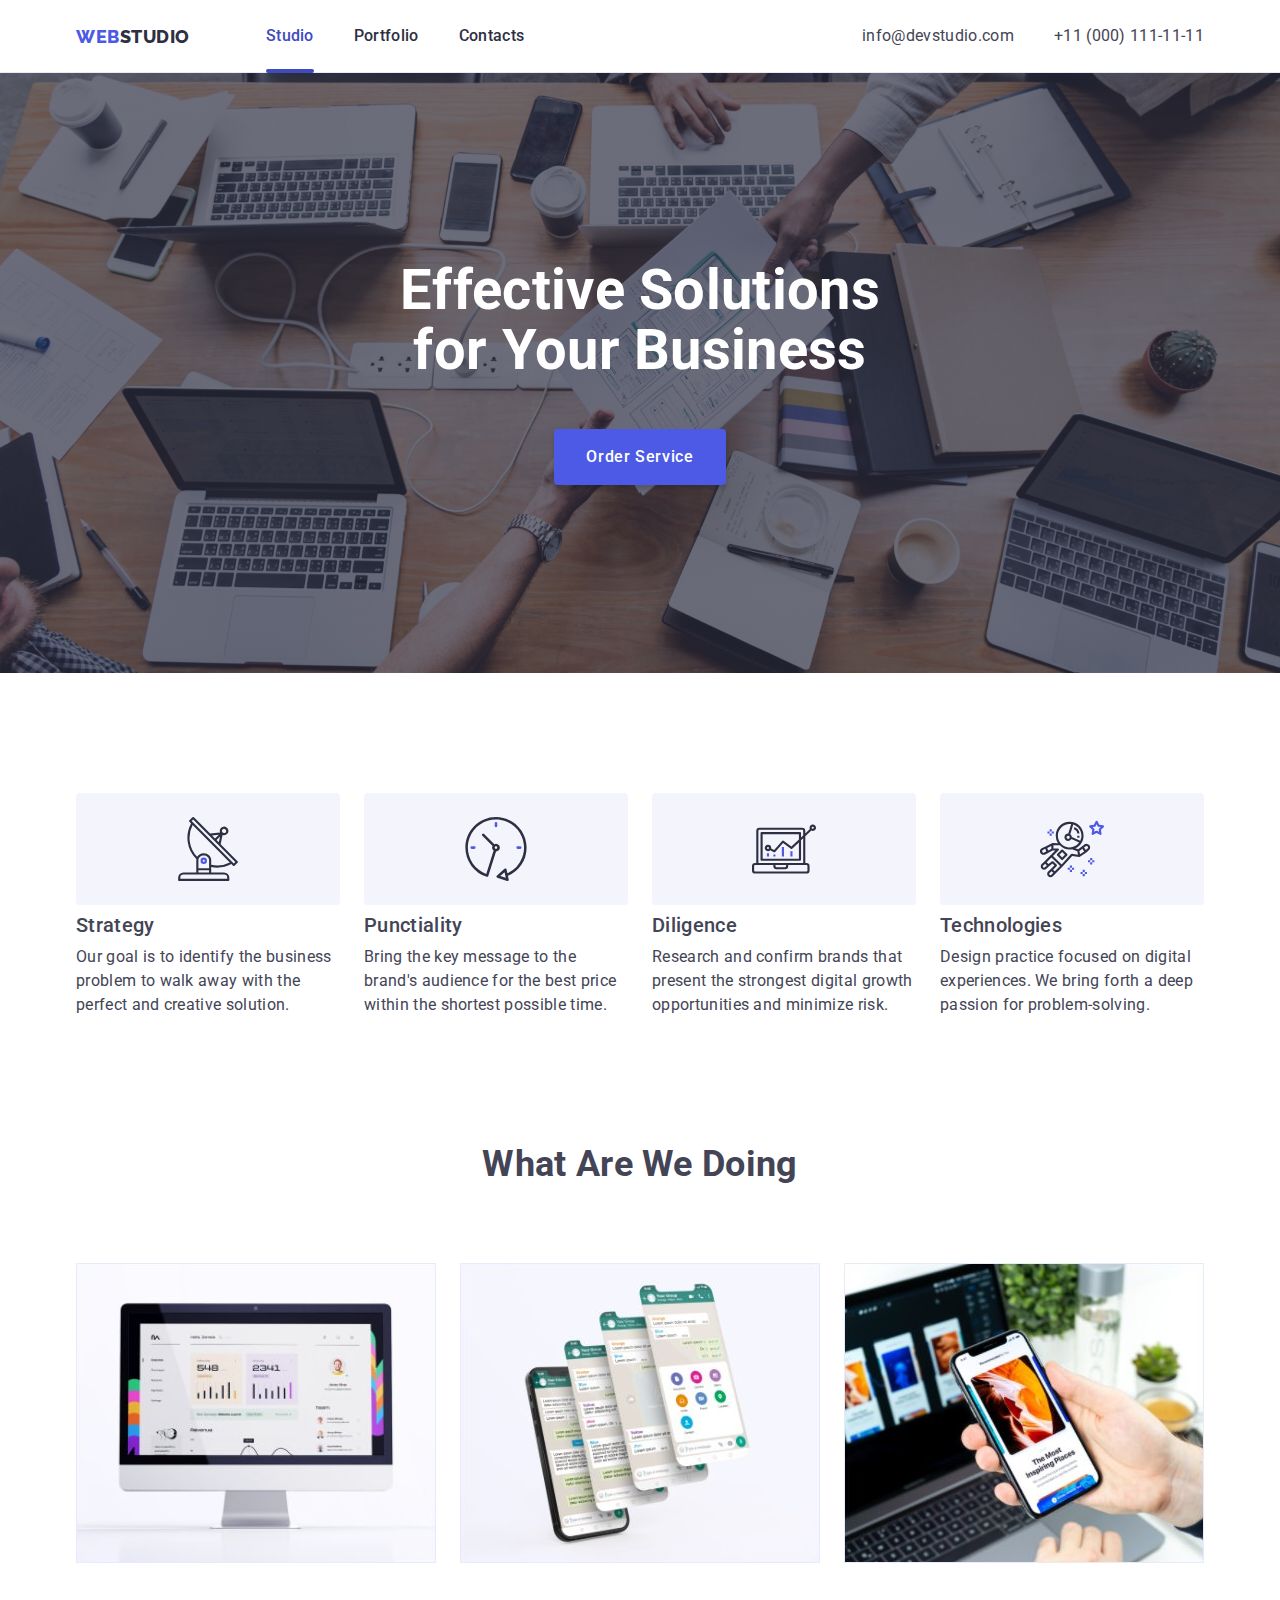
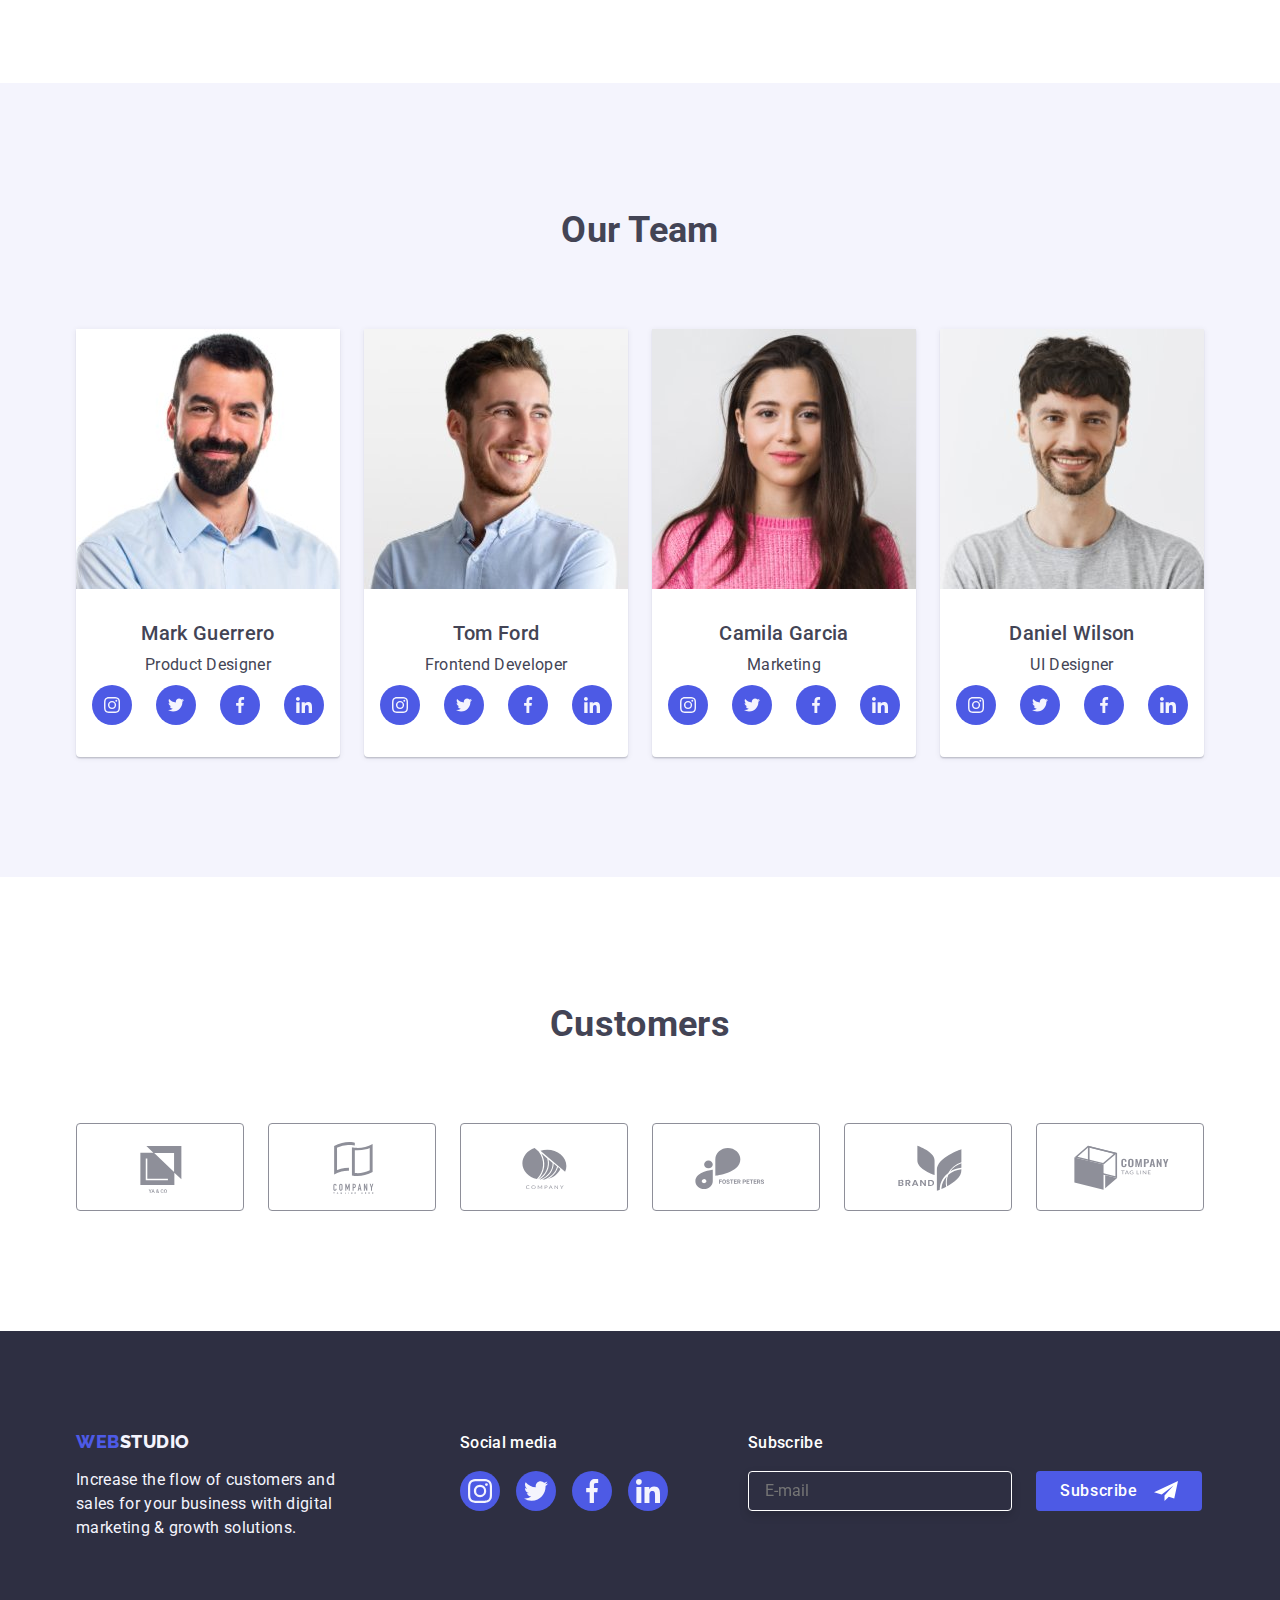
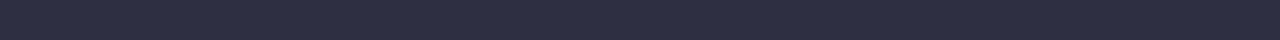
==== index.html @ de486715 "copy previous homework" ====
<!DOCTYPE html>
<html lang="en">
<head>
    <meta charset="UTF-8">
    <meta name="viewport" content="width=device-width, initial-scale=1.0">
    <title>WEBSTUDIO</title>
    <link rel="preconnect" href="https://fonts.gstatic.com" crossorigin>
    <link href="https://fonts.googleapis.com/css2?family=Raleway:wght@800&family=Roboto:wght@400;500;700;900&display=swap" rel="stylesheet">
    <link rel="stylesheet" href="https://cdnjs.cloudflare.com/ajax/libs/modern-normalize/2.0.0/modern-normalize.min.css">
    <link rel="stylesheet" href="./css/styles.css">
</head>
<body>
    <header>
        <div class="container header-container">
            <nav class="header-nav">
                <a class="logo header-logo" href="./index.html"><span class="header-logo-accent">WEB</span>STUDIO</a>
                <ul class="header-nav-list text-medium">
                    <li>
                        <a class="header-nav-link active" href="./index.html">Studio</a>
                    </li>
                    <li>
                        <a class="header-nav-link" href="./portfolio.html">Portfolio</a>
                    </li>
                    <li>
                        <a class="header-nav-link" href="#contacts">Contacts</a>
                    </li>
                </ul>
            </nav>
            <address>
                <ul class="header-contacts-list">
                    <li>
                        <a class="header-contacts-link" href="mailto:info@devstudio.com">info@devstudio.com</a>
                    </li>
                    <li>
                        <a class="header-contacts-link" href="tel:+110001111111">+11 (000) 111-11-11</a>
                    </li>
                </ul>
            </address>
        </div>
    </header>
    <main>
        <section class="hero">
            <div class="container">
                <h1 class="hero-title header-1">Effective Solutions for Your Business</h1>
                <button class="hero-button button-text" type="button" data-modal-open>Order Service</button>
            </div>
        </section>

        <section id="studio" class="section">
            <div class="container">
                <h2 class="visually-hidden">Our strong points</h2>
                <ul class="studio-list">
                    <li class="studio-item">
                        <div class="studio-icon-container">
                            <svg class="studio-icon" width="64" height="64">
                                <use href="./images/icons.svg#icon-antenna"></use>
                            </svg>
                        </div>
                        <h3 class="studio-item-header header-3">Strategy</h3>
                        <p>Our goal is to identify the business problem to walk away with the perfect and creative solution.</p>
                    </li>
                    <li class="studio-item">
                        <div class="studio-icon-container">
                            <svg class="studio-icon" width="64" height="64">
                                <use href="./images/icons.svg#icon-clock"></use>
                            </svg>
                        </div>
                        <h3 class="studio-item-header header-3">Punctiality</h3>
                        <p>Bring the key message to the brand's audience for the best price within the shortest possible time.</p>
                    </li>
                    <li class="studio-item">
                        <div class="studio-icon-container">
                            <svg class="studio-icon" width="64" height="64">
                                <use href="./images/icons.svg#icon-diagram"></use>
                            </svg>
                        </div>
                        <h3 class="studio-item-header header-3">Diligence</h3>
                        <p>Research and confirm brands that present the strongest digital growth opportunities and minimize risk.</p>
                    </li>
                    <li class="studio-item">
                        <div class="studio-icon-container">
                            <svg class="studio-icon" width="64" height="64">
                                <use href="./images/icons.svg#icon-astronaut"></use>
                            </svg>
                        </div>
                        <h3 class="studio-item-header header-3">Technologies</h3>
                        <p>Design practice focused on digital experiences. We bring forth a deep passion for problem-solving.</p>
                    </li>
                </ul>
            </div>
        </section>

        <section id="specialities" class="specialities">
            <div class="container">
                <h2 class="specialities-title header-2">What Are We Doing</h2>
                <ul class="specialities-list">
                    <li class="specialities-item">
                        <img src="./images/our-specialities/dashboards.jpg" alt="Dashboards" width="360" height="300">
                    </li>
                    <li class="specialities-item">
                        <img src="./images/our-specialities/application-design.jpg" alt="Application design" width="360" height="300">
                    </li>
                    <li class="specialities-item">
                        <img src="./images/our-specialities/mobile-apps.jpg" alt="Mobile apps" width="360" height="300">
                    </li>
                </ul>
            </div>
        </section>

        <section class="section our-team" id="contacts">
            <div class="container">
                <h2 class="our-team-title header-2">Our Team</h2>
                <ul class="our-team-list">
                    <li class="our-team-item">
                        <img src="./images/our-team/mark-guerrero.jpg" alt="Mark Guerrero photo" width="264" height="260">
                        <div class="our-team-item-text">
                            <h3 class="our-team-item-header header-3">Mark Guerrero</h3>
                            <p>Product Designer</p>
                            <ul class="our-team-social-list">
                                <li class="our-team-social-item">
                                    <a href="#" class="our-team-social-link">
                                        <svg class="our-team-social-icon" width="16" height="16">
                                            <use href="./images/icons.svg#icon-instagram"></use>
                                        </svg>
                                    </a>
                                </li>
                                <li class="our-team-social-item">
                                    <a href="#" class="our-team-social-link">
                                        <svg class="our-team-social-icon" width="16" height="16">
                                            <use href="./images/icons.svg#icon-twitter"></use>
                                        </svg>
                                    </a>
                                </li>
                                <li class="our-team-social-item">
                                    <a href="#" class="our-team-social-link">
                                        <svg class="our-team-social-icon" width="16" height="16">
                                            <use href="./images/icons.svg#icon-facebook"></use>
                                        </svg>
                                    </a>
                                </li>
                                <li class="our-team-social-item">
                                    <a href="#" class="our-team-social-link">
                                        <svg class="our-team-social-icon" width="16" height="16">
                                            <use href="./images/icons.svg#icon-linkedin"></use>
                                        </svg>
                                    </a>
                                </li>
                            </ul>
                        </div>
                    </li>
                    <li class="our-team-item">
                        <img src="./images/our-team/tom-ford.jpg" alt="Tom Ford photo" width="264" height="260">
                        <div class="our-team-item-text">
                            <h3 class="our-team-item-header header-3">Tom Ford</h3>
                            <p>Frontend Developer</p>
                            <ul class="our-team-social-list">
                                <li class="our-team-social-item">
                                    <a href="#" class="our-team-social-link">
                                        <svg class="our-team-social-icon" width="16" height="16">
                                            <use href="./images/icons.svg#icon-instagram"></use>
                                        </svg>
                                    </a>
                                </li>
                                <li class="our-team-social-item">
                                    <a href="#" class="our-team-social-link">
                                        <svg class="our-team-social-icon" width="16" height="16">
                                            <use href="./images/icons.svg#icon-twitter"></use>
                                        </svg>
                                    </a>
                                </li>
                                <li class="our-team-social-item">
                                    <a href="#" class="our-team-social-link">
                                        <svg class="our-team-social-icon" width="16" height="16">
                                            <use href="./images/icons.svg#icon-facebook"></use>
                                        </svg>
                                    </a>
                                </li>
                                <li class="our-team-social-item">
                                    <a href="#" class="our-team-social-link">
                                        <svg class="our-team-social-icon" width="16" height="16">
                                            <use href="./images/icons.svg#icon-linkedin"></use>
                                        </svg>
                                    </a>
                                </li>
                            </ul>
                        </div>
                    </li>
                    <li class="our-team-item">
                        <img src="./images/our-team/camila-garcia.jpg" alt="Camila Garcia photo" width="264" height="260">
                        <div class="our-team-item-text">
                            <h3 class="our-team-item-header header-3">Camila Garcia</h3>
                            <p>Marketing</p>
                            <ul class="our-team-social-list">
                                <li class="our-team-social-item">
                                    <a href="#" class="our-team-social-link">
                                        <svg class="our-team-social-icon" width="16" height="16">
                                            <use href="./images/icons.svg#icon-instagram"></use>
                                        </svg>
                                    </a>
                                </li>
                                <li class="our-team-social-item">
                                    <a href="#" class="our-team-social-link">
                                        <svg class="our-team-social-icon" width="16" height="16">
                                            <use href="./images/icons.svg#icon-twitter"></use>
                                        </svg>
                                    </a>
                                </li>
                                <li class="our-team-social-item">
                                    <a href="#" class="our-team-social-link">
                                        <svg class="our-team-social-icon" width="16" height="16">
                                            <use href="./images/icons.svg#icon-facebook"></use>
                                        </svg>
                                    </a>
                                </li>
                                <li class="our-team-social-item">
                                    <a href="#" class="our-team-social-link">
                                        <svg class="our-team-social-icon" width="16" height="16">
                                            <use href="./images/icons.svg#icon-linkedin"></use>
                                        </svg>
                                    </a>
                                </li>
                            </ul>
                        </div>
                    </li>
                    <li class="our-team-item">
                        <img src="./images/our-team/daniel-wilson.jpg" alt="Daniel Wilson photo" width="264" height="260">
                        <div class="our-team-item-text">
                            <h3 class="our-team-item-header header-3">Daniel Wilson</h3>
                            <p>UI Designer</p>
                            <ul class="our-team-social-list">
                                <li class="our-team-social-item">
                                    <a href="#" class="our-team-social-link">
                                        <svg class="our-team-social-icon" width="16" height="16">
                                            <use href="./images/icons.svg#icon-instagram"></use>
                                        </svg>
                                    </a>
                                </li>
                                <li class="our-team-social-item">
                                    <a href="#" class="our-team-social-link">
                                        <svg class="our-team-social-icon" width="16" height="16">
                                            <use href="./images/icons.svg#icon-twitter"></use>
                                        </svg>
                                    </a>
                                </li>
                                <li class="our-team-social-item">
                                    <a href="#" class="our-team-social-link">
                                        <svg class="our-team-social-icon" width="16" height="16">
                                            <use href="./images/icons.svg#icon-facebook"></use>
                                        </svg>
                                    </a>
                                </li>
                                <li class="our-team-social-item">
                                    <a href="#" class="our-team-social-link">
                                        <svg class="our-team-social-icon" width="16" height="16">
                                            <use href="./images/icons.svg#icon-linkedin"></use>
                                        </svg>
                                    </a>
                                </li>
                            </ul>
                        </div>
                    </li>
                </ul>
            </div>
        </section>

        <section class="section customers">
            <div class="container">
                <h2 class="customers-title header-2">Customers</h2>
                <ul class="customers-list">
                    <li class="customers-item">
                        <a href="#" class="customers-link">
                            <svg class="customers-icon" width="104" height="56">
                                <use href="./images/icons.svg#icon-client-1"></use>
                            </svg>
                        </a>
                    </li>
                    <li class="customers-item">
                        <a href="#" class="customers-link">
                            <svg class="customers-icon" width="104" height="56">
                                <use href="./images/icons.svg#icon-client-2"></use>
                            </svg>
                        </a>
                    </li>
                    <li class="customers-item">
                        <a href="#" class="customers-link">
                            <svg class="customers-icon" width="104" height="56">
                                <use href="./images/icons.svg#icon-client-3"></use>
                            </svg>
                        </a>
                    </li>
                    <li class="customers-item">
                        <a href="#" class="customers-link">
                            <svg class="customers-icon" width="104" height="56">
                                <use href="./images/icons.svg#icon-client-4"></use>
                            </svg>
                        </a>
                    </li>
                    <li class="customers-item">
                        <a href="#" class="customers-link">
                            <svg class="customers-icon" width="104" height="56">
                                <use href="./images/icons.svg#icon-client-5"></use>
                            </svg>
                        </a>
                    </li>
                    <li class="customers-item">
                        <a href="#" class="customers-link">
                            <svg class="customers-icon" width="104" height="56">
                                <use href="./images/icons.svg#icon-client-6"></use>
                            </svg>
                        </a>
                    </li>
                </ul>
            </div>
        </section>
    </main>
    <footer class="footer">
        <div class="container footer-container">
            <div class="footer-brand-container">
                <a class="logo footer-logo" href="./index.html"><span class="footer-logo-accent">WEB</span>STUDIO</a>
                <p class="footer-text">Increase the flow of customers and sales for your business with digital marketing & growth solutions.</p>
            </div>
            <div class="footer-social-container">
                <p class="footer-social-title text-medium">Social media</p>
                <ul class="footer-social-list">
                    <li class="footer-social-item">
                        <a href="#" class="footer-social-link">
                            <svg class="footer-social-icon" width="24" height="24">
                                <use href="./images/icons.svg#icon-instagram"></use>
                            </svg>
                        </a>
                    </li>
                    <li class="footer-social-item">
                        <a href="#" class="footer-social-link">
                            <svg class="footer-social-icon" width="24" height="24">
                                <use href="./images/icons.svg#icon-twitter"></use>
                            </svg>
                        </a>
                    </li>
                    <li class="footer-social-item">
                        <a href="#" class="footer-social-link">
                            <svg class="footer-social-icon" width="24" height="24">
                                <use href="./images/icons.svg#icon-facebook"></use>
                            </svg>
                        </a>
                    </li>
                    <li class="footer-social-item">
                        <a href="#" class="footer-social-link">
                            <svg class="footer-social-icon" width="24" height="24">
                                <use href="./images/icons.svg#icon-linkedin"></use>
                            </svg>
                        </a>
                    </li>
                </ul>
            </div>
            <div class="footer-subscribe-container">
                <p class="footer-subscribe-title text-medium">Subscribe</p>
                <form class="footer-subscribe-form">
                    <label class="footer-subscribe-label">
                        <input type="email" name="user_email" class="footer-subscribe-input" placeholder="E-mail">
                    </label>
                    <button type="submit" class="footer-subscribe-button button-text">Subscribe
                        <svg class="footer-subscribe-icon" width="24" height="24">
                            <use href="./images/icons.svg#icon-subscribe"></use>
                        </svg>
                    </button>
                </form>
            </div>
        </div>
    </footer>

    <div class="backdrop is-hidden" data-modal>
        <div class="modal">
            <button type="button" class="modal-close-button" data-modal-close>
                <svg class="modal-close-icon" width="8" height="8">
                    <use href="./images/icons.svg#icon-close"></use>
                </svg>
            </button>
            <p class="modal-title text-medium">Leave your contacts and we will call you back</p>
            <form class="modal-form">
                <label class="modal-form-label">
                    <span class="modal-form-input-description text-small">Name</span>
                    <span class="modal-form-input-wrapper">
                        <input type="text" name="user_name" class="modal-form-input">
                        <svg class="modal-form-icon" width="18" height="24">
                            <use href="./images/icons.svg#icon-person"></use>
                        </svg>
                    </span>
                </label>
                <label class="modal-form-label">
                    <span class="modal-form-input-description text-small">Phone</span>
                    <span class="modal-form-input-wrapper">
                        <input type="tel" name="user_phone" class="modal-form-input">
                        <svg class="modal-form-icon" width="18" height="24">
                            <use href="./images/icons.svg#icon-phone"></use>
                        </svg>
                    </span>
                </label>
                <label class="modal-form-label">
                    <span class="modal-form-input-description text-small">Email</span>
                    <span class="modal-form-input-wrapper">
                        <input type="email" name="user_email" class="modal-form-input">
                        <svg class="modal-form-icon" width="18" height="24">
                            <use href="./images/icons.svg#icon-envelope"></use>
                        </svg>
                    </span>
                </label>
                <label class="modal-form-label">
                    <span class="modal-form-input-description text-small">Comment</span>
                    <textarea class="modal-form-textarea" name="user_comment" placeholder="Text input"></textarea>
                </label>
                <label for="privacy-policy" class="modal-form-checkbox-label text-small">
                    <input type="checkbox" id="privacy-policy" name="privacy_policy" class="modal-form-checkbox visually-hidden">
                    <svg class="modal-form-checkbox-icon">
                        <use class="modal-form-checkbox-icon-unchecked" href="./images/icons.svg#icon-checkbox"></use>
                        <use class="modal-form-checkbox-icon-checked" href="./images/icons.svg#icon-checkbox-active"></use>
                    </svg>
                    <span>
                        I accept the terms and conditions of the
                        <a href="#" class="modal-form-checkbox-link">Privacy Policy</a>
                    </span>
                </label>
                <button type="submit" class="modal-form-submit button-text">Send</button>
            </form>
        </div>
    </div>

    <script src="./js/modal.js"></script>
</body>
</html>
---- css/styles.css ----
:root {
    --accent-color: #4D5AE5;
    --accent-active-color: #404BBF;
    --accent-green-color: #31D0AA;
    --primary-text-color: #434455;
    --overlay-text-color: #2E2F42;
    --secondary-text-color: #8E8F99;
    --primary-white-color: #FFFFFF;
    --light-background-color: #F4F4FD;
    --heavy-background-color: #E7E9FC;
    --icon-transition: 250ms cubic-bezier(0.4, 0, 0.2, 1);
}

body {
    font-family: 'Roboto', sans-serif;
    font-size: 16px;
    line-height: 1.5;
    letter-spacing: 0.02em;
    color: var(--primary-text-color);
    background-color: var(--primary-white-color);
}

ul {
    list-style: none;
}

ul,
ol {
    margin-top: 0;
    margin-bottom: 0;
    padding-left: 0;
}

a {
    text-decoration: none;
}

address {
    font-style: normal;
}

img {
    display: block;
    max-width: 100%;
    height: auto;
}

button {
    cursor: pointer;
    font-family: inherit;
    border: none;
    border-radius: 4px;
    background-color: transparent;
    transition: var(--icon-transition);
    transition-property: color, background-color;
}

h1,
h2,
h3,
h4,
h5,
h6,
p {
    margin-top: 0;
    margin-bottom: 0;
}

.header-1 {
    font-weight: bold;
    font-size: 56px;
    line-height: 1.071;
}

.header-2 {
    font-weight: bold;
    font-size: 36px;
}

.header-3 {
    font-weight: 500;
    font-size: 20px;
    line-height: 1.2;
}

.text-small {
    font-size: 12px;
    line-height: 1.167;
    letter-spacing: 0.04em;
}

.text-medium {
    font-size: 16px;
    font-weight: 500;
    line-height: 1.5;
}

.button-text {
    font-family: inherit;
    font-weight: 500;
    font-size: 16px;
    line-height: 1.5;
    letter-spacing: 0.04em;
}

.link-text {
    font-size: 12px;
    line-height: 1.33;
    letter-spacing: 0.04em;
    text-decoration: underline;
    color: var(--accent-color);
}

.visually-hidden {
    position: absolute;
    width: 1px;
    height: 1px;
    margin: -1px;
    border: 0;
    padding: 0;
    white-space: nowrap;
    clip-path: inset(100%);
    clip: rect(0 0 0 0);
    overflow: hidden;
}

.container {
    max-width: 1158px;
    width: 100%;
    padding-left: 15px;
    padding-right: 15px;
    margin-left: auto;
    margin-right: auto;
}

.backdrop {
    position: fixed;
    top: 0;
    left: 0;
    width: 100%;
    height: 100%;
    background-color: rgba(46, 47, 66, 0.4);
    transition: var(--icon-transition), var(--icon-transition);
    transition-property: opacity, visibility;
}

.is-hidden {
    opacity: 0;
    visibility: hidden;
    pointer-events: none;
}

/* Modal */

.modal {
    position: absolute;
    top: 50%;
    left: 50%;
    transform: translate(-50%, -50%);
    width: 408px;
    min-height: 576px;
    padding: 72px 24px 24px;
    background-color: var(--primary-white-color);
    box-shadow: 0px 1px 1px rgba(0, 0, 0, 0.14), 0px 1px 3px rgba(0, 0, 0, 0.12), 0px 2px 1px rgba(0, 0, 0, 0.2);
    border-radius: 4px;
}

.modal-close-button {
    position: absolute;
    top: 24px;
    right: 24px;
    display: flex;
    align-items: center;
    justify-content: center;
    width: 24px;
    height: 24px;
    border-radius: 50%;
    border: 1px solid rgba(0, 0, 0, 0.1);
    background-color: var(--light-background-color);
    color: var(--overlay-text-color);
    transition: var(--icon-transition);
    transition-property: color, background-color;
    cursor: pointer;
}

.modal-close-icon {   
    transition: var(--icon-transition);
    transition-property: fill;
}

.modal-close-button:hover,
.modal-close-button:focus {
    background-color: var(--accent-color);
    color: var(--primary-white-color);
}

.modal-close-button:hover .modal-close-icon,
.modal-close-button:focus .modal-close-icon {
    fill: var(--primary-white-color);
}

.modal-title {
    margin-bottom: 16px;
    text-align: center;
    color: var(--overlay-text-color);
}

.modal-form-label {
    display: block;
    margin-bottom: 8px;
}

.modal-form-input-wrapper {
    display: block;
    position: relative;
}

.modal-form-input-description {
    display: block;
    margin-bottom: 4px;
    color: var(--secondary-text-color);
}

.modal-form-input {
    width: 100%;
    height: 40px;
    border: 1px solid rgba(33, 33, 33, 0.2);
    border-radius: 4px;
    padding-left: 38px;
    transition: var(--icon-transition);
    transition-property: border-color;
}

.modal-form-input:focus {
    outline: none;
    border-color: var(--accent-color);
}

.modal-form-input:focus + .modal-form-icon {
    fill: var(--accent-color);
}

.modal-form-icon {
    position: absolute;
    top: 50%;
    left: 16px;
    transform: translateY(-50%);
    transition: var(--icon-transition);
    transition-property: fill;
}

.modal-form-textarea {
    width: 100%;
    border: 1px solid rgba(33, 33, 33, 0.2);
    border-radius: 4px;
    resize: none;
    height: 120px;
    padding: 8px 16px;
}

.modal-form-textarea:focus {
    outline: none;
    border-color: var(--accent-color);
}

.modal-form-textarea::placeholder {
    font-size: 12px;
    line-height: 1.33;
    letter-spacing: 0.04em;
    color: rgba(117, 117, 117, 0.5);
}

.modal-form-checkbox {
    display: flex;
    align-items: center;
    justify-content: center;
    gap: 8px;
    margin-bottom: 24px;
}

.modal-form-checkbox-label {
    display: flex;
    justify-content: center;
    align-items: center;
    gap: 8px;
    margin-bottom: 24px;
    cursor: pointer;
    color: var(--secondary-text-color);
}

.modal-form-checkbox-link {
    color: var(--accent-color);
}

.modal-form-checkbox {
    position: absolute;
    width: 1px;
    height: 1px;
    margin: -1px;
    border: 0;
    padding: 0;
    white-space: nowrap;
    clip-path: inset(100%);
    clip: rect(0 0 0 0);
    overflow: hidden;
}

.modal-form-checkbox-icon {
    display: inline-block;
    width: 16px;
    height: 16px;
}

.modal-form-checkbox-icon-unchecked {
    opacity: 1;
    transition: var(--icon-transition);
    transition-property: opacity;
}

.modal-form-checkbox-icon-checked {
    opacity: 0;
    transition: var(--icon-transition);
    transition-property: opacity;
}

.modal-form-checkbox:checked + .modal-form-checkbox-icon > .modal-form-checkbox-icon-unchecked {
    opacity: 0;
}

.modal-form-checkbox:checked + .modal-form-checkbox-icon > .modal-form-checkbox-icon-checked {
    opacity: 1;
}

.modal-form-submit {
    display: block;
    min-width: 169px;
    margin: 0 auto;
    padding: 16px 32px;
    box-shadow: 0px 4px 4px rgba(0, 0, 0, 0.15);
    border-radius: 4px;
    border: none;
    background-color: var(--accent-color);
    color: var(--primary-white-color);
    transition: var(--icon-transition);
    transition-property: background-color;
}

.modal-form-submit:hover,
.modal-form-submit:focus {
    background-color: var(--accent-active-color);
}

/* Header and Footer */
header {
    border-bottom: 1px solid var(--heavy-background-color);
}
.header-container {
    display: flex;
    align-items: center;
    justify-content: space-between;
}
.header-nav {
    display: flex;
    align-items: center;
}
.logo {
    font-family: 'Raleway', sans-serif;
    font-weight: 800;
    font-size: 18px;
    line-height: 1.167;
    letter-spacing: 0.03em;
    text-transform: uppercase;
}

.header-logo {
    display: block;
    color: var(--overlay-text-color);
    padding: 24px 0;
    margin-right: 76px;
}

.header-logo-accent {
    color: var(--accent-color);
}

.footer-logo {
    color: var(--light-background-color);
}

.footer-logo-accent {
    color: var(--accent-color);
}

.header-nav-list {
    display: flex;
    align-items: center;
    gap: 40px;
    color: var(--overlay-text-color);
}

.header-nav-link {
    position: relative;
    display: block;
    padding: 24px 0;
    color: inherit;
    transition: var(--icon-transition);
    transition-property: color;
}

.header-nav-link.active {
    color: var(--accent-active-color);
}

.header-nav-link.active::after {
    content: '';
    position: absolute;
    bottom: -1px;
    display: block;
    width: 100%;
    height: 4px;
    background-color: var(--accent-active-color);
    border-radius: 2px;
}

.header-contacts-list {
    display: flex;
    align-items: center;
    gap: 40px;
}

.header-contacts-link {
    display: block;
    padding: 24px 0;
    color: inherit;
}

.header-nav-link:hover,
.header-nav-link:focus,
.header-contacts-link:hover,
.header-contacts-link:focus {
    color: var(--accent-active-color);
}

.footer {
    padding-top: 100px;
    padding-bottom: 100px;
    background-color: var(--overlay-text-color);
}

.footer-logo {
    display: block;
    margin-bottom: 16px;
}

.footer-text {
    max-width: 264px;
    color: var(--light-background-color);
}

.footer-container {
    display: flex;
    align-items: baseline;
}

.footer-brand-container {
    margin-right: 120px;
}

.footer-social-container {
    display: flex;
    flex-direction: column;
    align-items: baseline;
    gap: 16px;
    margin-right: 80px;
}

.footer-social-title {
    color: var(--primary-white-color);
}

.footer-social-list {
    display: flex;
    gap: 16px;
}

.footer-social-item {
    width: 40px;
    height: 40px;
}

.footer-social-link {
    display: flex;
    align-items: center;
    justify-content: center;
    width: 100%;
    height: 100%;
    border-radius: 50%;
    background-color: var(--accent-color);
    transition: var(--icon-transition);
    transition-property: background-color;
}

.footer-social-link:hover,
.footer-social-link:focus {
    background-color: var(--accent-green-color);
}

.footer-social-icon {
    fill: var(--light-background-color);
}

.footer-subscribe-container {
    display: flex;
    flex-direction: column;
    gap: 16px;
}

.footer-subscribe-title {
    color: var(--primary-white-color);
}

.footer-subscribe-form {
    display: flex;
    gap: 24px;
}

.footer-subscribe-input {
    width: 264px;
    height: 40px;
    padding-left: 16px;
    border: 1px solid var(--primary-white-color);
    filter: drop-shadow(0px 4px 4px rgba(0, 0, 0, 0.15));
    border-radius: 4px;
    background-color: var(--overlay-text-color);
    color: var(--primary-white-color);
}

.footer-subscribe-button {
    display: flex;
    align-items: center;
    gap: 16px;
    padding: 8px 24px;
    border: none;
    border-radius: 4px;
    background-color: var(--accent-color);
    color: var(--primary-white-color);
}

.footer-subscribe-button:hover,
.footer-subscribe-button:focus {
    background-color: var(--accent-green-color);
}

.footer-subscribe-icon {
    fill: var(--primary-white-color);
}

.section {
    padding-top: 120px;
    padding-bottom: 120px;
}

/* Studio */

.hero {
    padding-top: 188px;
    padding-bottom: 188px;
    text-align: center;
    background-color: var(--overlay-text-color);
    background-image: linear-gradient(rgba(46, 47, 66, 0.7), rgba(46, 47, 66, 0.7)), url(../images/hero-image.jpg);
    background-repeat: no-repeat;
    background-position: center;
    background-size: cover;
}

.hero-title {
    margin: 0 auto 48px;
    max-width: 496px;
    color: var(--primary-white-color);
}

.hero-button {
    min-width: 169px;
    padding: 16px 32px;
    border-radius: 4px;
    border: none;
    cursor: pointer;
    background-color: var(--accent-color);
    color: var(--primary-white-color);
    box-shadow: 0px 4px 4px rgba(0, 0, 0, 0.15);
    transition: var(--icon-transition);
    transition-property: background-color;
}

.hero-button:hover,
.hero-button:focus {
    background-color: var(--accent-active-color);
}

.studio-list {
    display: flex;
    align-items: center;
    gap: 24px;
}

.studio-item {
    flex-basis: calc((100% - 72px) / 4);
}

.studio-icon-container {
    display: flex;
    justify-content: center;
    align-items: center;
    height: 112px;
    background-color: var(--light-background-color);
    border-radius: 4px;
    margin-bottom: 8px;
}

.studio-icon {
    width: 64px;
    height: 64px;
}

.studio-item-header {
    margin-bottom: 8px;
}

.specialities {
    padding-bottom: 120px;
}

.specialities-title {
    margin-bottom: 72px;
}

.specialities-list {
    display: flex;
    gap: 24px;
}

.specialities-item {
    flex-basis: calc((100% - 48px) / 3);
}

.specialities-title {
    text-align: center;
}

.our-team {
    background-color: var(--light-background-color);
}

.our-team-title {
    margin-bottom: 72px;
    text-align: center;
}

.our-team-list {
    display: flex;
    gap: 24px;
}

.our-team-item {
    flex-basis: calc((100% - 72px) / 4);
    text-align: center;
    background-color: var(--primary-white-color);
    box-shadow: 0px 1px 6px rgba(46, 47, 66, 0.08), 0px 1px 1px rgba(46, 47, 66, 0.16), 0px 2px 1px rgba(46, 47, 66, 0.08);
    border-radius: 0px 0px 4px 4px;
}

.our-team-item-text {
    padding-top: 32px;
    padding-bottom: 32px;
    padding-left: 16px;
    padding-right: 16px;
}

.our-team-item-header {
    margin-bottom: 8px;
}

.our-team-social-list {
    display: flex;
    justify-content: space-between;
    margin-top: 8px;
}

.our-team-social-link {
    display: flex;
    justify-content: center;
    align-items: center;
    width: 40px;
    height: 40px;
    border-radius: 50%;
    background-color: var(--accent-color);
    transition: var(--icon-transition);
    transition-property: background-color;
}

.our-team-social-icon {
    width: 16px;
    height: 16px;
    fill: var(--light-background-color);
}

.our-team-social-link:hover,
.our-team-social-link:focus {
    background-color: var(--accent-active-color);
}

.customers-title {
    margin-bottom: 72px;
    text-align: center;
}

.customers-list {
    display: flex;
    gap: 24px;
}

.customers-item {
    flex-basis: calc((100% - 120px) / 6);
}

.customers-link {
    display: flex;
    justify-content: center;
    align-items: center;
    width: 168px;
    height: 88px;
    border: 1px solid var(--secondary-text-color);
    border-radius: 4px;
    transition: var(--icon-transition);
    transition-property: border;
}

.customers-icon {
    width: 104px;
    height: 56px;
    fill: var(--secondary-text-color);
    transition: var(--icon-transition);
    transition-property: fill, border;
}

.customers-link:hover,
.customers-link:focus {
    border: 1px solid var(--accent-color);
}

.customers-link:hover .customers-icon,
.customers-link:focus .customers-icon {
    fill: var(--accent-color);
}

/* Portfolio */

.portfolio {
    padding-top: 96px;
}

.filter-list {
    display: flex;
    justify-content: center;
    gap: 24px;
    margin-bottom: 72px;
}

.filter-button {
    padding: 12px 24px;
    border: 1px solid var(--heavy-background-color);
    border-radius: 4px;
    background-color: var(--light-background-color);
    color: var(--accent-color);
    transition: var(--icon-transition);
    transition-property: border, background-color, color;
}

.filter-button.active {
    border: 1px solid transparent;
    background-color: var(--accent-color);
    color: var(--primary-white-color);
}

.filter-button:hover,
.filter-button:focus {
    border: 1px solid transparent;
    background-color: var(--accent-active-color);
    color: var(--primary-white-color);
    cursor: pointer;
}

.portfolio-list {
    display: flex;
    flex-wrap: wrap;
    column-gap: 24px;
    row-gap: 48px;
}

.portfolio-item {
    flex-basis: calc((100% - 48px) / 3);
    transition: var(--icon-transition);
    transition-property: box-shadow;
}

.portfolio-overlay {
    position: relative;
    overflow: hidden;
}

.portfolio-overlay-text {
    position: absolute;
    top: 0;
    left: 0;
    width: 100%;
    height: 100%;
    padding: 40px 32px;
    color: var(--light-background-color);
    background-color: var(--accent-color);
    transform: translate(0, 100%);
    transition: var(--icon-transition);
    transition-property: transform;
}

.portfolio-item:hover .portfolio-overlay-text,
.portfolio-item:focus .portfolio-overlay-text {
    transform: translate(0, 0);
}

.portfolio-item-text {
    padding-top: 32px;
    padding-bottom: 32px;
    padding-left: 16px;
    padding-right: 16px;
    border: 1px solid var(--heavy-background-color);
    border-top: none;
}

.portfolio-item:hover,
.portfolio-item:focus,
.portfolio-item:hover .portfolio-item-text,
.portfolio-item:focus .portfolio-item-text {
    box-shadow: 0px 1px 6px rgba(46, 47, 66, 0.08), 0px 1px 1px rgba(46, 47, 66, 0.16), 0px 2px 1px rgba(46, 47, 66, 0.08);
}

.portfolio-item-header {
    color: var(--overlay-text-color);
    margin-bottom: 8px;
}

.portfolio-link {
    display: block;
    color: inherit;
}
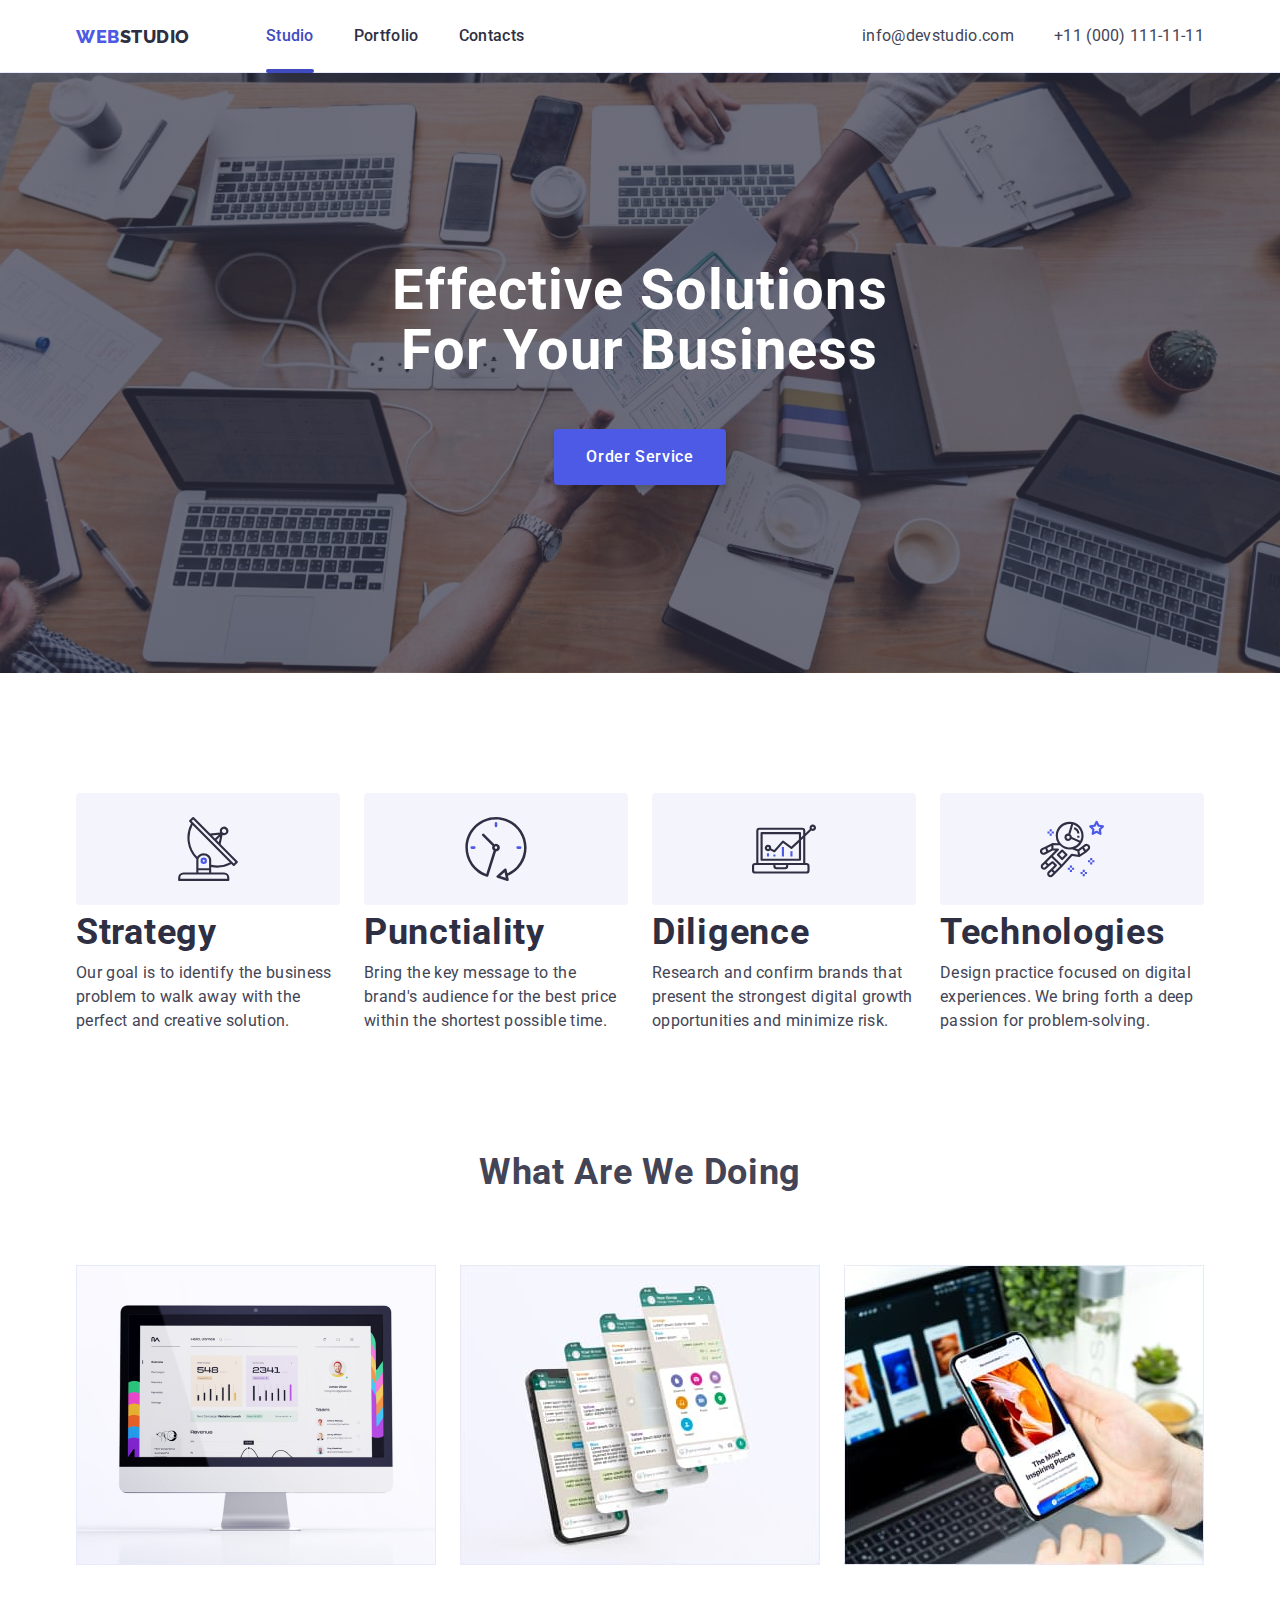
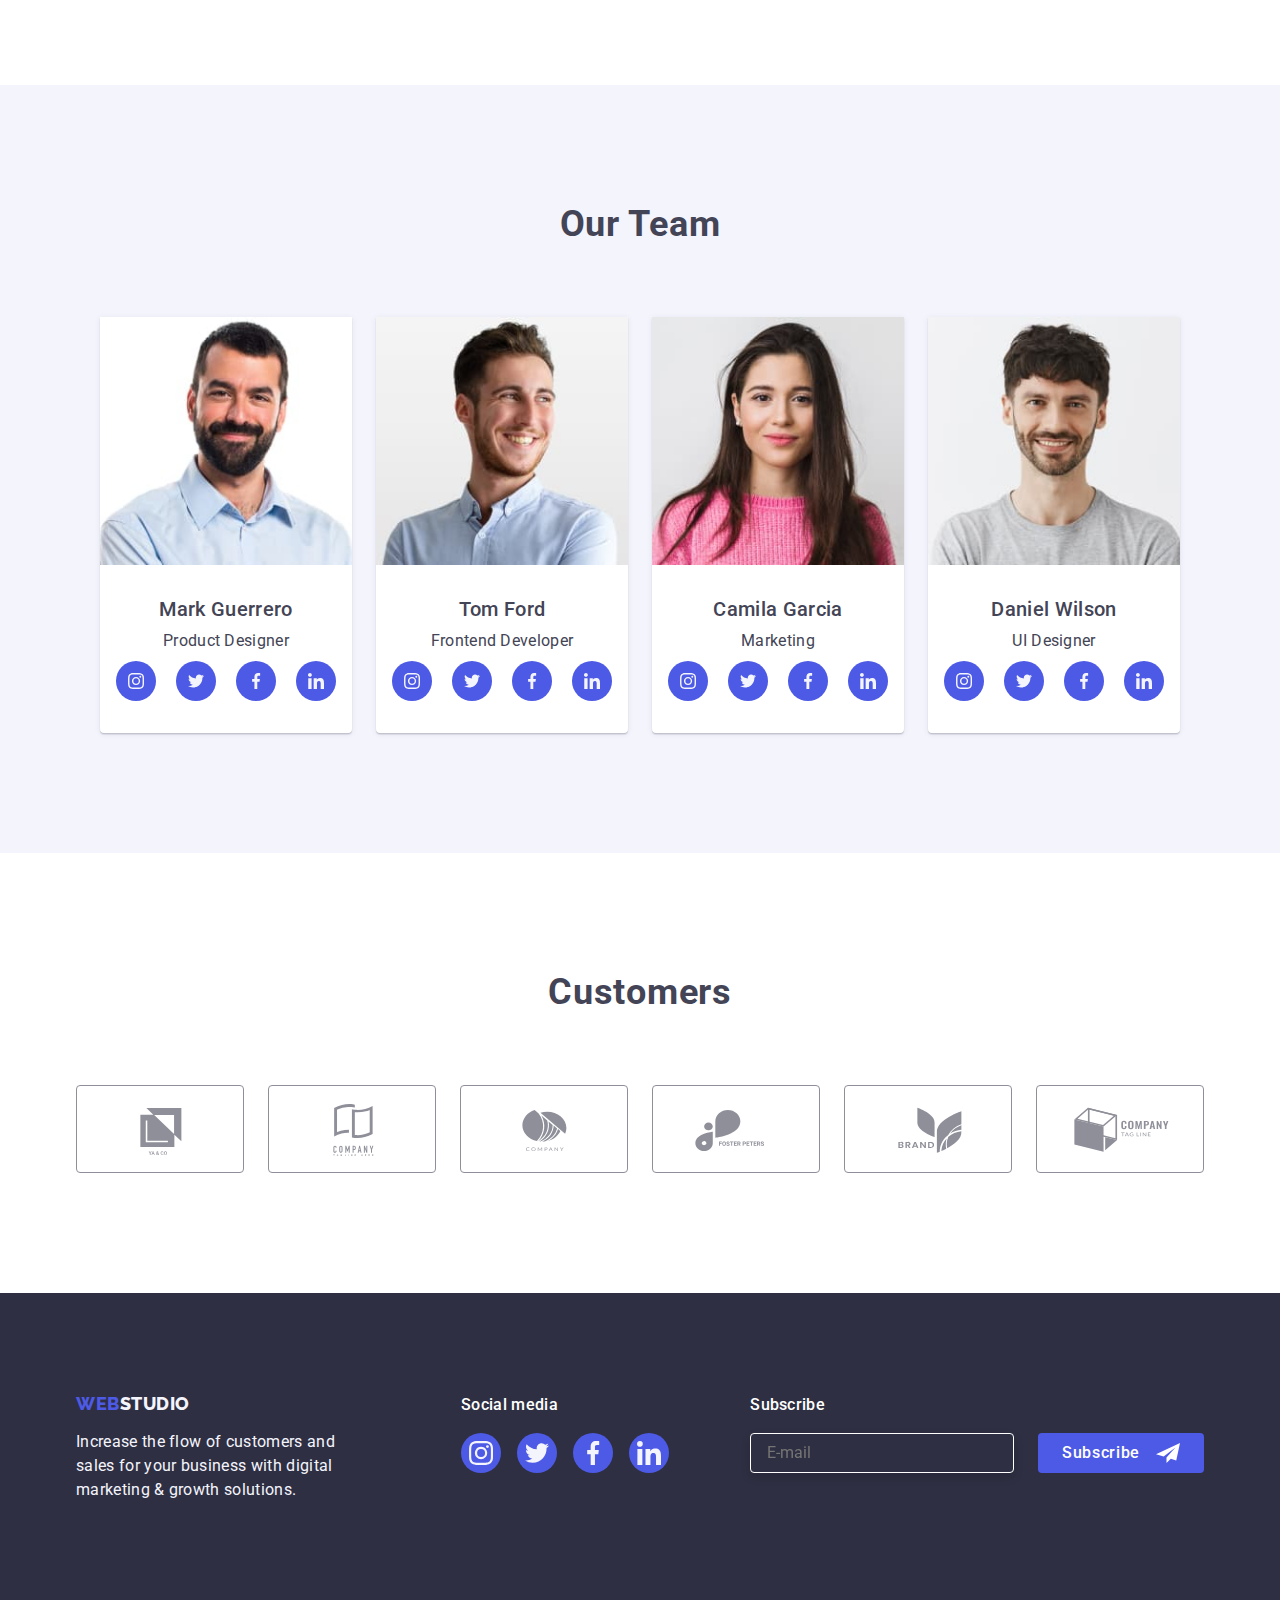
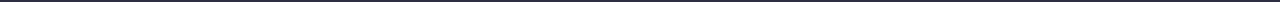
==== commit 7d8510d7: "implement task" ====
--- a/index.html
+++ b/index.html
@@ -12,8 +12,8 @@
 <body>
     <header>
         <div class="container header-container">
+            <a class="logo header-logo" href="./index.html"><span class="header-logo-accent">WEB</span>STUDIO</a>
             <nav class="header-nav">
-                <a class="logo header-logo" href="./index.html"><span class="header-logo-accent">WEB</span>STUDIO</a>
                 <ul class="header-nav-list text-medium">
                     <li>
                         <a class="header-nav-link active" href="./index.html">Studio</a>
@@ -26,7 +26,7 @@
                     </li>
                 </ul>
             </nav>
-            <address>
+            <address class="header-contacts">
                 <ul class="header-contacts-list">
                     <li>
                         <a class="header-contacts-link" href="mailto:info@devstudio.com">info@devstudio.com</a>
@@ -36,12 +36,79 @@
                     </li>
                 </ul>
             </address>
+            <div class="menu-toggle js-open-menu">
+                <svg class="menu-toggle-icon" width="32" height="22">
+                    <use href="./images/icons.svg#icon-hamburger"></use>
+                </svg>
+            </div>
+        </div>
+        <div class="mobile-menu js-menu-container">
+            <ul class="mobile-menu-nav">
+                <li>
+                    <a class="mobile-menu-nav-link header-2 active" href="./index.html">Studio</a>
+                </li>
+                <li>
+                    <a class="mobile-menu-nav-link header-2" href="./portfolio.html">Portfolio</a>
+                </li>
+                <li>
+                    <a class="mobile-menu-nav-link header-2" href="#contacts">Contacts</a>
+                </li>
+            </ul>
+            <div>
+                <address class="mobile-menu-contacts">
+                    <ul class="mobile-menu-contacts-list">
+                        <li>
+                            <a class="mobile-menu-contacts-link mobile-menu-phone" href="tel:+110001111111">+11 (000) 111-11-11</a>
+                        </li>
+                        <li>
+                            <a class="mobile-menu-contacts-link header-3 mobile-menu-email"
+                                href="mailto:info@devstudio.com">info@devstudio.com</a>
+                        </li>
+                    </ul>
+                </address>
+                <ul class="mobile-social-list">
+                    <li class="mobile-social-item">
+                        <a href="#" class="mobile-social-link">
+                            <svg class="mobile-social-icon" width="24" height="24">
+                                <use href="./images/icons.svg#icon-instagram"></use>
+                            </svg>
+                        </a>
+                    </li>
+                    <li class="mobile-social-item">
+                        <a href="#" class="mobile-social-link">
+                            <svg class="mobile-social-icon" width="24" height="24">
+                                <use href="./images/icons.svg#icon-twitter"></use>
+                            </svg>
+                        </a>
+                    </li>
+                    <li class="mobile-social-item">
+                        <a href="#" class="mobile-social-link">
+                            <svg class="mobile-social-icon" width="24" height="24">
+                                <use href="./images/icons.svg#icon-facebook"></use>
+                            </svg>
+                        </a>
+                    </li>
+                    <li class="mobile-social-item">
+                        <a href="#" class="mobile-social-link">
+                            <svg class="mobile-social-icon" width="24" height="24">
+                                <use href="./images/icons.svg#icon-linkedin"></use>
+                            </svg>
+                        </a>
+                    </li>
+                </ul>
+            </div>
+            <button type="button" class="mobile-menu-close-button modal-close-button js-close-menu">
+                <svg class="mobile-menu-close-icon" width="8" height="8">
+                    <use href="./images/icons.svg#icon-close"></use>
+                </svg>
+            </button>
         </div>
     </header>
+
     <main>
         <section class="hero">
             <div class="container">
-                <h1 class="hero-title header-1">Effective Solutions for Your Business</h1>
+                <h1 class="hero-title">Effective Solutions for Your Business</h1>
                 <button class="hero-button button-text" type="button" data-modal-open>Order Service</button>
             </div>
         </section>
@@ -56,7 +123,7 @@
                                 <use href="./images/icons.svg#icon-antenna"></use>
                             </svg>
                         </div>
-                        <h3 class="studio-item-header header-3">Strategy</h3>
+                        <h3 class="studio-item-header">Strategy</h3>
                         <p>Our goal is to identify the business problem to walk away with the perfect and creative solution.</p>
                     </li>
                     <li class="studio-item">
@@ -65,7 +132,7 @@
                                 <use href="./images/icons.svg#icon-clock"></use>
                             </svg>
                         </div>
-                        <h3 class="studio-item-header header-3">Punctiality</h3>
+                        <h3 class="studio-item-header">Punctiality</h3>
                         <p>Bring the key message to the brand's audience for the best price within the shortest possible time.</p>
                     </li>
                     <li class="studio-item">
@@ -74,7 +141,7 @@
                                 <use href="./images/icons.svg#icon-diagram"></use>
                             </svg>
                         </div>
-                        <h3 class="studio-item-header header-3">Diligence</h3>
+                        <h3 class="studio-item-header">Diligence</h3>
                         <p>Research and confirm brands that present the strongest digital growth opportunities and minimize risk.</p>
                     </li>
                     <li class="studio-item">
@@ -83,7 +150,7 @@
                                 <use href="./images/icons.svg#icon-astronaut"></use>
                             </svg>
                         </div>
-                        <h3 class="studio-item-header header-3">Technologies</h3>
+                        <h3 class="studio-item-header">Technologies</h3>
                         <p>Design practice focused on digital experiences. We bring forth a deep passion for problem-solving.</p>
                     </li>
                 </ul>
@@ -95,13 +162,13 @@
                 <h2 class="specialities-title header-2">What Are We Doing</h2>
                 <ul class="specialities-list">
                     <li class="specialities-item">
-                        <img src="./images/our-specialities/dashboards.jpg" alt="Dashboards" width="360" height="300">
+                        <img src="./images/our-specialities/dashboards.jpg" srcset="./images/our-specialities/dashboards.jpg 1x, ./images/our-specialities/dashboards-2x.jpg 2x" alt="Dashboards" width="360" height="300">
                     </li>
                     <li class="specialities-item">
-                        <img src="./images/our-specialities/application-design.jpg" alt="Application design" width="360" height="300">
+                        <img src="./images/our-specialities/application-design.jpg" srcset="./images/our-specialities/application-design.jpg 1x, ./images/our-specialities/application-design-2x.jpg 2x" alt="Application design" width="360" height="300">
                     </li>
                     <li class="specialities-item">
-                        <img src="./images/our-specialities/mobile-apps.jpg" alt="Mobile apps" width="360" height="300">
+                        <img src="./images/our-specialities/mobile-apps.jpg" srcset="./images/our-specialities/mobile-apps.jpg 1x, ./images/our-specialities/mobile-apps-2x.jpg 2x" alt="Mobile apps" width="360" height="300">
                     </li>
                 </ul>
             </div>
@@ -112,7 +179,7 @@
                 <h2 class="our-team-title header-2">Our Team</h2>
                 <ul class="our-team-list">
                     <li class="our-team-item">
-                        <img src="./images/our-team/mark-guerrero.jpg" alt="Mark Guerrero photo" width="264" height="260">
+                        <img src="./images/our-team/mark-guerrero.jpg" srcset="./images/our-team/mark-guerrero.jpg 1x, ./images/our-team/mark-guerrero-2x.jpg 2x" alt="Mark Guerrero photo" width="264" height="260">
                         <div class="our-team-item-text">
                             <h3 class="our-team-item-header header-3">Mark Guerrero</h3>
                             <p>Product Designer</p>
@@ -149,7 +216,7 @@
                         </div>
                     </li>
                     <li class="our-team-item">
-                        <img src="./images/our-team/tom-ford.jpg" alt="Tom Ford photo" width="264" height="260">
+                        <img src="./images/our-team/tom-ford.jpg" srcset="./images/our-team/tom-ford.jpg 1x, ./images/our-team/tom-ford-2x.jpg 2x" alt="Tom Ford photo" width="264" height="260">
                         <div class="our-team-item-text">
                             <h3 class="our-team-item-header header-3">Tom Ford</h3>
                             <p>Frontend Developer</p>
@@ -186,7 +253,7 @@
                         </div>
                     </li>
                     <li class="our-team-item">
-                        <img src="./images/our-team/camila-garcia.jpg" alt="Camila Garcia photo" width="264" height="260">
+                        <img src="./images/our-team/camila-garcia.jpg" srcset="./images/our-team/camila-garcia.jpg 1x, ./images/our-team/camila-garcia-2x.jpg 2x" alt="Camila Garcia photo" width="264" height="260">
                         <div class="our-team-item-text">
                             <h3 class="our-team-item-header header-3">Camila Garcia</h3>
                             <p>Marketing</p>
@@ -223,7 +290,7 @@
                         </div>
                     </li>
                     <li class="our-team-item">
-                        <img src="./images/our-team/daniel-wilson.jpg" alt="Daniel Wilson photo" width="264" height="260">
+                        <img src="./images/our-team/daniel-wilson.jpg" srcset="./images/our-team/daniel-wilson.jpg 1x, ./images/our-team/daniel-wilson-2x.jpg 2x" alt="Daniel Wilson photo" width="264" height="260">
                         <div class="our-team-item-text">
                             <h3 class="our-team-item-header header-3">Daniel Wilson</h3>
                             <p>UI Designer</p>
@@ -313,6 +380,7 @@
             </div>
         </section>
     </main>
+
     <footer class="footer">
         <div class="container footer-container">
             <div class="footer-brand-container">
@@ -425,5 +493,6 @@
     </div>
 
     <script src="./js/modal.js"></script>
+    <script src="./js/mobile-menu.js"></script>
 </body>
 </html>--- a/css/styles.css
+++ b/css/styles.css
@@ -8,6 +8,7 @@
     --primary-white-color: #FFFFFF;
     --light-background-color: #F4F4FD;
     --heavy-background-color: #E7E9FC;
+    --hero-gradient: rgba(46, 47, 66, 0.7);
     --icon-transition: 250ms cubic-bezier(0.4, 0, 0.2, 1);
 }
 
@@ -75,6 +76,8 @@
 .header-2 {
     font-weight: bold;
     font-size: 36px;
+    line-height: 1.11;
+    letter-spacing: 0.02em;
 }
 
 .header-3 {
@@ -124,13 +127,29 @@
     overflow: hidden;
 }
 
+.hide  {
+    display: none !important;
+}
+
 .container {
-    max-width: 1158px;
+    max-width: 428px;
     width: 100%;
     padding-left: 15px;
     padding-right: 15px;
     margin-left: auto;
     margin-right: auto;
+}
+
+@media screen and (min-width: 768px) {
+    .container {
+        max-width: 768px;
+    }
+}
+
+@media screen and (min-width: 1158px) {
+    .container {
+        max-width: 1158px;
+    }
 }
 
 .backdrop {
@@ -157,7 +176,8 @@
     top: 50%;
     left: 50%;
     transform: translate(-50%, -50%);
-    width: 408px;
+    width: calc(100% - 36px);
+    max-width: 408px;
     min-height: 576px;
     padding: 72px 24px 24px;
     background-color: var(--primary-white-color);
@@ -376,7 +396,16 @@
     display: block;
     color: var(--overlay-text-color);
     padding: 24px 0;
-    margin-right: 76px;
+}
+
+@media screen and (min-width: 1200px) {
+    .header-logo {
+        margin-right: 76px;
+    }
+
+    .header-nav {
+        margin-right: auto;
+    }
 }
 
 .header-logo-accent {
@@ -424,14 +453,37 @@
 
 .header-contacts-list {
     display: flex;
-    align-items: center;
-    gap: 40px;
+    flex-direction: column;
+    align-items: center;
+    column-gap: 40px;
+}
+
+@media screen and (min-width: 1158px) {
+    .header-contacts-list {
+        flex-direction: row;
+    }
 }
 
 .header-contacts-link {
     display: block;
-    padding: 24px 0;
+    padding: 7px 0;
+    font-style: normal;
+    font-weight: 400;
+    font-size: 12px;
+    line-height: 1.33;
+    letter-spacing: 0.04em;
     color: inherit;
+    transition: var(--icon-transition);
+    transition-property: color;
+}
+
+@media screen and (min-width: 1158px) {
+    .header-contacts-link {
+        padding: 24px 0;
+        font-size: 16px;
+        line-height: 1.5;
+        letter-spacing: 0.02em;
+    }
 }
 
 .header-nav-link:hover,
@@ -441,6 +493,154 @@
     color: var(--accent-active-color);
 }
 
+@media screen and (max-width: 767px) {
+    .header-nav {
+        display: none;
+    }
+
+    .header-contacts {
+        display: none;
+    }
+}
+
+.menu-toggle {
+    display: flex;
+    align-items: center;
+    justify-content: center;
+    cursor: pointer;
+    padding: 19px;
+    border: none;
+    background-color: transparent;
+}
+
+.menu-toggle:hover,
+.menu-toggle:focus {
+    fill: var(--accent-active-color);
+}
+
+.menu-toggle-icon {
+    width: 32px;
+    height: 22px;
+}
+
+.menu-toggle:hover .menu-toggle-icon,
+.menu-toggle:focus .menu-toggle-icon {
+    fill: var(--accent-active-color);
+}
+
+.menu-toggle.is-open .menu-toggle-icon {
+    fill: var(--accent-active-color);
+}
+
+@media screen and (min-width: 768px) {
+    .menu-toggle {
+        display: none;
+    }
+}
+
+.mobile-menu {
+    display: none;
+    background-color: var(--primary-white-color);
+}
+
+.mobile-menu.is-open {
+    display: flex;
+    flex-direction: column;
+    justify-content: space-between;
+    position: fixed;
+    top: 0;
+    left: 0;
+    width: 100%;
+    height: 100%;
+    padding: 80px 40px 40px;
+    z-index: 1;
+}
+
+.mobile-menu-close-button {
+    background-color: transparent;
+}
+
+.mobile-menu-nav {
+    display: flex;
+    flex-direction: column;
+    gap: 40px;
+}
+
+.mobile-menu-nav-link {
+    line-height: 1.11;
+    letter-spacing: 0.02em;
+    text-transform: capitalize;
+    color: var(--overlay-text-color);
+}
+
+.mobile-menu-nav-link.active,
+.mobile-menu-nav-link:hover,
+.mobile-menu-nav-link:focus {
+    color: var(--accent-active-color);
+}
+
+.mobile-menu-contacts {
+    margin-bottom: 48px;
+}
+
+.mobile-menu-contacts-list {
+    display: flex;
+    flex-direction: column;
+    gap: 40px;
+}
+
+.mobile-menu-contacts-link {
+    color: var(--accent-color);
+}
+
+.mobile-menu-contacts-link:hover,
+.mobile-menu-contacts-link:focus {
+    color: var(--accent-active-color);
+}
+
+.mobile-menu-phone {
+    font-weight: 700;
+    font-size: 36px;
+    line-height: 1.11;
+    letter-spacing: 0.02em;
+    color: var(--accent-color);
+}
+
+@media screen and (max-width: 440px) {
+    .mobile-menu-phone {
+        font-size: 24px;
+    }
+}
+
+.mobile-menu-email {
+    color: var(--overlay-text-color);
+}
+
+.mobile-social-list {
+    max-width: 360px;
+    display: flex;
+    justify-content: space-between;
+    align-items: center;
+}
+
+.mobile-social-link {
+    width: 40px;
+    height: 40px;
+    display: flex;
+    align-items: center;
+    justify-content: center;
+    border-radius: 50%;
+    fill: var(--light-background-color);
+    background-color: var(--accent-color);
+    transition: var(--icon-transition);
+    transition-property: background-color;
+}
+
+.mobile-social-link:hover,
+.mobile-social-link:focus {
+    color: var(--accent-active-color);
+}
+
 .footer {
     padding-top: 100px;
     padding-bottom: 100px;
@@ -459,19 +659,56 @@
 
 .footer-container {
     display: flex;
-    align-items: baseline;
+    flex-direction: column;
+    row-gap: 72px;
+    column-gap: 24px;
+}
+
+@media screen and (min-width: 768px) {
+    .footer-container {
+        flex-direction: row;
+        flex-wrap: wrap;
+    }
+}
+
+@media screen and (min-width: 1158px) {
+    .footer-container {
+        flex-wrap: nowrap;
+        align-items: baseline;
+        justify-content: space-between;
+    }
 }
 
 .footer-brand-container {
-    margin-right: 120px;
+    display: flex;
+    flex-direction: column;
+    align-items: center;
+}
+
+@media screen and (min-width: 768px) {
+    .footer-brand-container {
+        align-items: flex-start;
+        flex-basis: 264px;
+    }
+}
+
+@media screen and (min-width: 1158px) {
+    .footer-brand-container {
+        margin-right: 40px;
+    }
 }
 
 .footer-social-container {
     display: flex;
     flex-direction: column;
-    align-items: baseline;
+    align-items: center;
     gap: 16px;
-    margin-right: 80px;
+}
+
+@media screen and (min-width: 768px) {
+    .footer-social-container {
+        align-items: flex-start;
+    }
 }
 
 .footer-social-title {
@@ -512,7 +749,22 @@
 .footer-subscribe-container {
     display: flex;
     flex-direction: column;
+    align-items: center;
+    justify-content: center;
     gap: 16px;
+    width: 100%;
+}
+
+@media screen and (min-width: 768px) {
+    .footer-subscribe-container {
+        align-items: flex-start;
+    }
+}
+
+@media screen and (min-width: 1158px) {
+    .footer-subscribe-container {
+        width: auto;
+    }
 }
 
 .footer-subscribe-title {
@@ -521,11 +773,33 @@
 
 .footer-subscribe-form {
     display: flex;
+    flex-direction: column;
+    align-items: center;
+    justify-content: center;
     gap: 24px;
+    width: 100%;
+}
+
+@media screen and (min-width: 768px) {
+    .footer-subscribe-form {
+        flex-direction: row;
+        justify-content: flex-start;
+    }
+}
+
+.footer-subscribe-label {
+    display: block;
+    width: 100%;
+}
+
+@media screen and (min-width: 768px) {
+    .footer-subscribe-label {
+        width: 264px;
+    }
 }
 
 .footer-subscribe-input {
-    width: 264px;
+    width: 100%;
     height: 40px;
     padding-left: 16px;
     border: 1px solid var(--primary-white-color);
@@ -556,27 +830,88 @@
 }
 
 .section {
-    padding-top: 120px;
-    padding-bottom: 120px;
+    padding-top: 96px;
+    padding-bottom: 96px;
+}
+
+@media  screen and (min-width: 1158px) {
+    .section {
+        padding-top: 120px;
+        padding-bottom: 120px;
+    }
 }
 
 /* Studio */
 
 .hero {
-    padding-top: 188px;
-    padding-bottom: 188px;
+    width: 100%;
+    max-width: 1440px;
+    margin-left: auto;
+    margin-right: auto;
+    padding-top: 112px;
+    padding-bottom: 112px;
     text-align: center;
     background-color: var(--overlay-text-color);
-    background-image: linear-gradient(rgba(46, 47, 66, 0.7), rgba(46, 47, 66, 0.7)), url(../images/hero-image.jpg);
+    background-image: linear-gradient(var(--hero-gradient), var(--hero-gradient)), url(../images/hero-mob.jpg);
     background-repeat: no-repeat;
     background-position: center;
     background-size: cover;
 }
 
+@media screen and (min-device-pixel-ratio: 2),
+screen and (min-resolution: 192dpi),
+screen and (min-resolution: 2dppx) {
+    .hero {
+        background-image: linear-gradient(var(--hero-gradient), var(--hero-gradient)), url(../images/hero-mob-2x.jpg);
+    }
+}
+
+@media screen and (min-width: 768px) {
+    .hero {
+        background-image: linear-gradient(var(--hero-gradient), var(--hero-gradient)), url(../images/hero-tab.jpg);
+    }
+}
+
+@media screen and (min-width: 768px) and (min-device-pixel-ratio: 2),
+screen and (min-width: 768px) and (min-resolution: 2dppx) {
+    .hero {
+        background-image: linear-gradient(var(--hero-gradient), var(--hero-gradient)), url(../images/hero-tab-2x.jpg);
+    }
+}
+
+@media screen and (min-width: 1158px) {
+    .hero {
+        padding-top: 188px;
+        padding-bottom: 188px;
+        background-image: linear-gradient(var(--hero-gradient), var(--hero-gradient)), url(../images/hero.jpg);
+    }
+}
+
+@media only screen and (min-width: 1158px) and (min-device-pixel-ratio: 2),
+only screen and (min-width: 1158px) and (min-resolution: 2dppx) {
+    .hero {
+        background-image: linear-gradient(var(--hero-gradient), var(--hero-gradient)), url(../images/hero-2x.jpg);
+    }
+}
+
 .hero-title {
     margin: 0 auto 48px;
-    max-width: 496px;
+    width: 100%;
+    max-width: 320px;
     color: var(--primary-white-color);
+    font-weight: 700;
+    font-size: 36px;
+    line-height: 1.11;
+    letter-spacing: 0.02em;
+    text-transform: capitalize;
+}
+
+@media screen and (min-width: 768px) {
+    .hero-title {
+        max-width: 496px;
+        font-size: 56px;
+        line-height: 1.07;
+    }
 }
 
 .hero-button {
@@ -599,12 +934,32 @@
 
 .studio-list {
     display: flex;
-    align-items: center;
-    gap: 24px;
+    flex-wrap: wrap;
+    flex-direction: column;
+    column-gap: 24px;
+    row-gap: 72px;
+}
+
+@media screen and (min-width: 768px) {
+    .studio-list {
+        flex-direction: row;
+    }
 }
 
 .studio-item {
-    flex-basis: calc((100% - 72px) / 4);
+    flex-basis: 100%;
+}
+
+@media screen and (min-width: 768px) {
+    .studio-item {
+        flex-basis: calc((100% - 24px) / 2);
+    }
+}
+
+@media screen and (min-width: 1158px) {
+    .studio-item {
+        flex-basis: calc((100% - 72px) / 4);
+    }
 }
 
 .studio-icon-container {
@@ -617,17 +972,48 @@
     margin-bottom: 8px;
 }
 
+@media screen and (max-width: 1157px) {
+    .studio-icon-container {
+        display: none;
+    }
+}
+
 .studio-icon {
     width: 64px;
     height: 64px;
 }
 
 .studio-item-header {
+    text-align: center;
     margin-bottom: 8px;
+    font-weight: 700;
+    font-size: 36px;
+    line-height: 1.11;
+    letter-spacing: 0.02em;
+    color: var(--overlay-text-color);
+}
+
+@media screen and (min-width: 768px) {
+    .studio-item-header {
+        text-align: left;
+    }
+}
+
+@media screen and (min-width: 1158px) {
+    .studio-item-header {
+        font-size: 36px;
+        line-height: 1.11;
+    }
 }
 
 .specialities {
     padding-bottom: 120px;
+}
+
+@media screen and (max-width: 1157px) {
+    .specialities {
+        display: none;
+    }
 }
 
 .specialities-title {
@@ -658,15 +1044,39 @@
 
 .our-team-list {
     display: flex;
-    gap: 24px;
+    flex-direction: column;
+    align-items: center;
+    justify-content: center;
+    row-gap: 72px;
+    column-gap: 24px;
+}
+
+@media screen and (min-width: 768px) {
+    .our-team-list {
+        flex-direction: row;
+        flex-wrap: wrap;
+    }
 }
 
 .our-team-item {
-    flex-basis: calc((100% - 72px) / 4);
+    flex-basis: 100%;
+    max-width: 264px;
     text-align: center;
     background-color: var(--primary-white-color);
     box-shadow: 0px 1px 6px rgba(46, 47, 66, 0.08), 0px 1px 1px rgba(46, 47, 66, 0.16), 0px 2px 1px rgba(46, 47, 66, 0.08);
     border-radius: 0px 0px 4px 4px;
+}
+
+@media screen and (min-width: 768px) {
+    .our-team-item {
+        flex-basis: calc((100% - 72px) / 2);
+    }
+}
+
+@media screen and (min-width: 1158px) {
+    .our-team-item {
+        flex-basis: calc((100% - 120px) / 4);
+    }
 }
 
 .our-team-item-text {
@@ -715,20 +1125,51 @@
 }
 
 .customers-list {
-    display: flex;
-    gap: 24px;
+    max-width: 552px;
+    margin: auto;
+    display: flex;
+    flex-wrap: wrap;
+    justify-content: center;
+    align-items: center;
+    row-gap: 16px;
+    column-gap: 16px;
+    row-gap: 72px;
+}
+
+@media screen and (min-width: 768px) {
+    .customers-list {
+        column-gap: 24px;
+    }
+}
+
+@media screen and (min-width: 1158px) {
+    .customers-list {
+        max-width: none;
+    }
 }
 
 .customers-item {
-    flex-basis: calc((100% - 120px) / 6);
+    flex-basis: calc((100% - 16px) / 2);
+}
+
+@media screen and (min-width: 768px) {
+    .customers-item {
+        flex-basis: calc((100% - 72px) / 3);
+    }
+}
+
+@media screen and (min-width: 1158px) {
+    .customers-item {
+        flex-basis: calc((100% - 120px) / 6);
+    }
 }
 
 .customers-link {
     display: flex;
     justify-content: center;
     align-items: center;
-    width: 168px;
-    height: 88px;
+    width: 100%;
+    padding: 15px;
     border: 1px solid var(--secondary-text-color);
     border-radius: 4px;
     transition: var(--icon-transition);
@@ -756,24 +1197,60 @@
 /* Portfolio */
 
 .portfolio {
-    padding-top: 96px;
+    padding-top: 48px;
+    padding-bottom: 48px;
+}
+
+@media screen and (min-width: 768px) {
+    .portfolio {
+        padding-top: 64px;
+        padding-bottom: 96px;
+    }
+}
+
+@media screen and (min-width: 1158px) {
+    .portfolio {
+        padding-top: 96px;
+        padding-bottom: 120px;
+    }
 }
 
 .filter-list {
     display: flex;
-    justify-content: center;
-    gap: 24px;
-    margin-bottom: 72px;
+    flex-wrap: wrap;
+    column-gap: 24px;
+    row-gap: 16px;
+    margin-bottom: 48px;
+}
+
+@media screen and (min-width: 768px) {
+    .filter-list {
+        justify-content: center;
+        margin-bottom: 64px;
+    }
+}
+
+@media screen and (min-width: 1158px) {
+    .filter-list {
+        justify-content: center;
+        margin-bottom: 72px;
+    }
 }
 
 .filter-button {
-    padding: 12px 24px;
+    padding: 8px 16px;
     border: 1px solid var(--heavy-background-color);
     border-radius: 4px;
     background-color: var(--light-background-color);
     color: var(--accent-color);
     transition: var(--icon-transition);
     transition-property: border, background-color, color;
+}
+
+@media screen and (min-width: 768px) {
+    .filter-button {
+        padding: 12px 24px;
+    }
 }
 
 .filter-button.active {
@@ -792,15 +1269,32 @@
 
 .portfolio-list {
     display: flex;
-    flex-wrap: wrap;
-    column-gap: 24px;
+    flex-direction: column;
     row-gap: 48px;
 }
 
+@media screen and (min-width: 768px) {
+    .portfolio-list {
+        flex-direction: row;
+        flex-wrap: wrap;
+        row-gap: 72px;
+        column-gap: 24px;
+    }
+}
+
 .portfolio-item {
-    flex-basis: calc((100% - 48px) / 3);
+    flex-basis: 100%;
+    background-color: var(--primary-white-color);
+    box-shadow: 0px 1px 6px rgba(46, 47, 66, 0.08), 0px 1px 1px rgba(46, 47, 66, 0.16), 0px 2px 1px rgba(46, 47, 66, 0.08);
+    border-radius: 0px 0px 4px 4px;
     transition: var(--icon-transition);
     transition-property: box-shadow;
+}
+
+@media screen and (min-width: 768px) {
+    .portfolio-item {
+        flex-basis: calc((100% - 24px) / 2);
+    }
 }
 
 .portfolio-overlay {
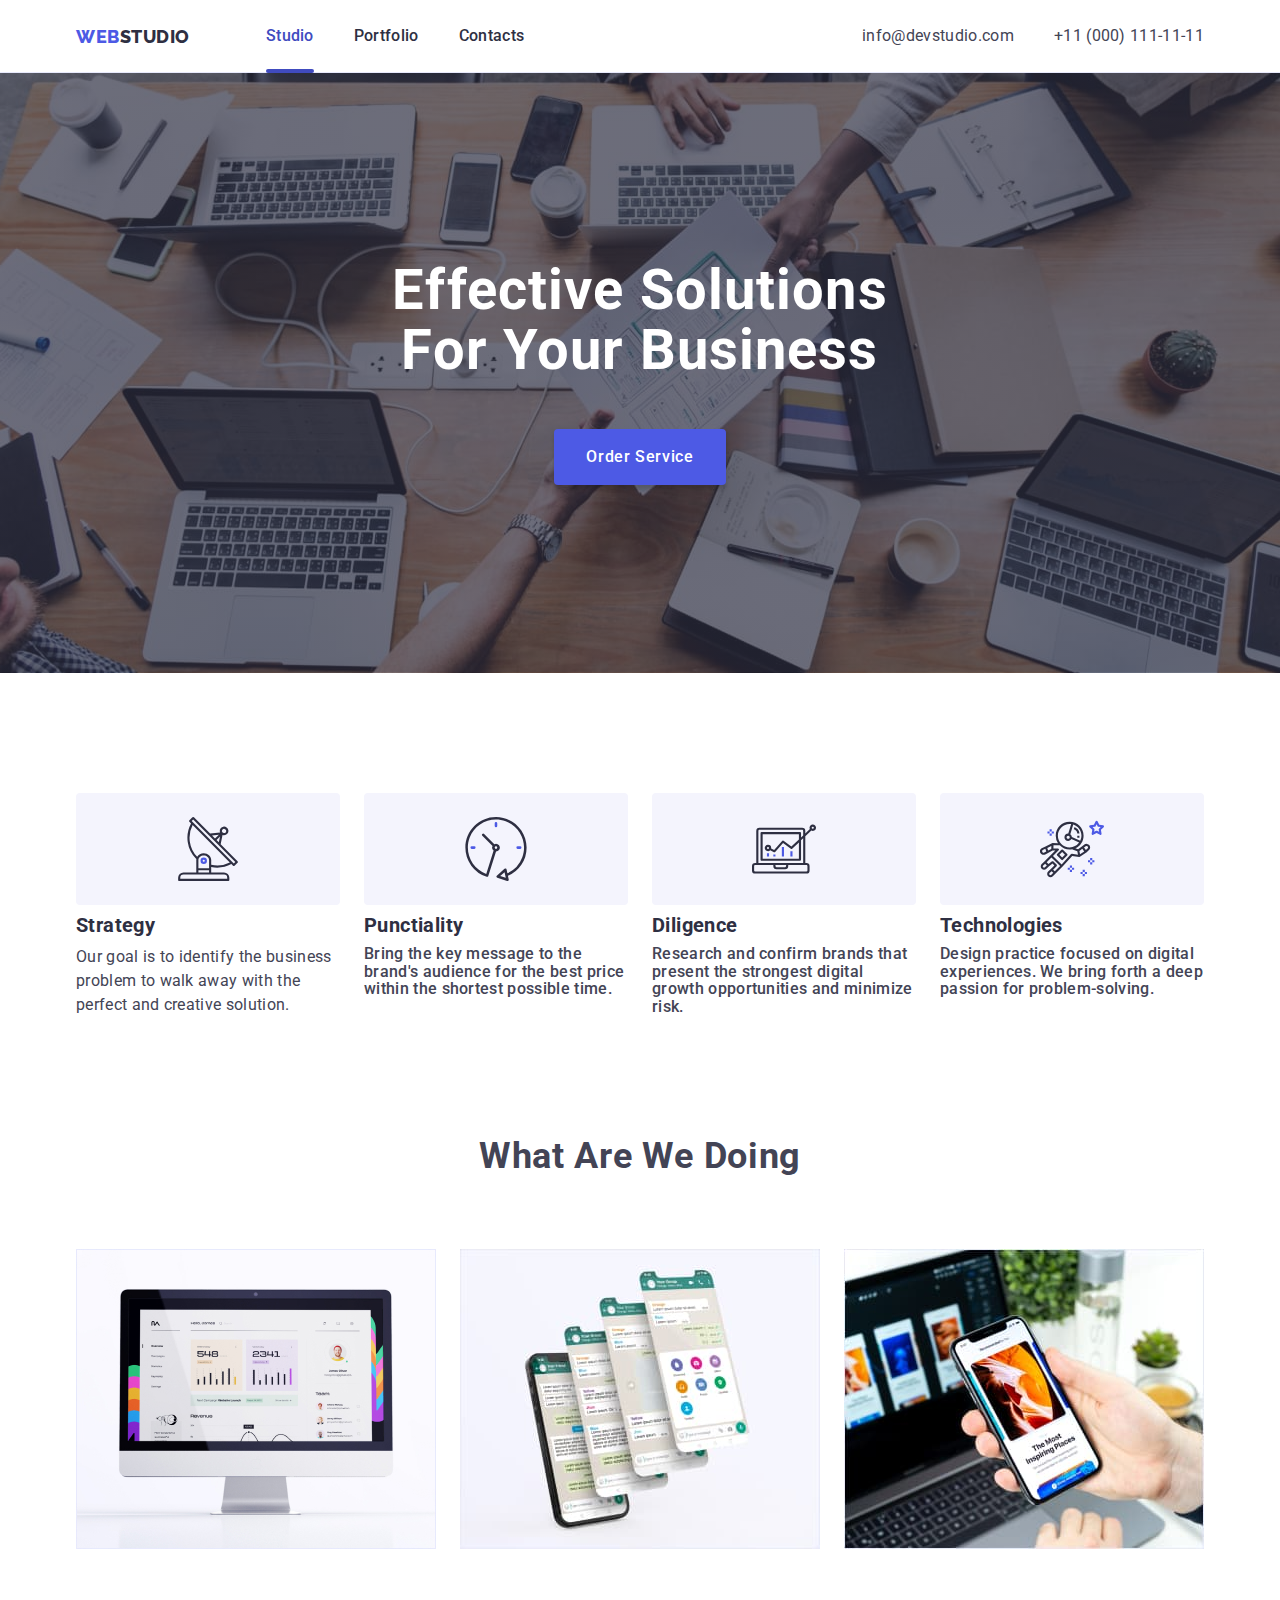
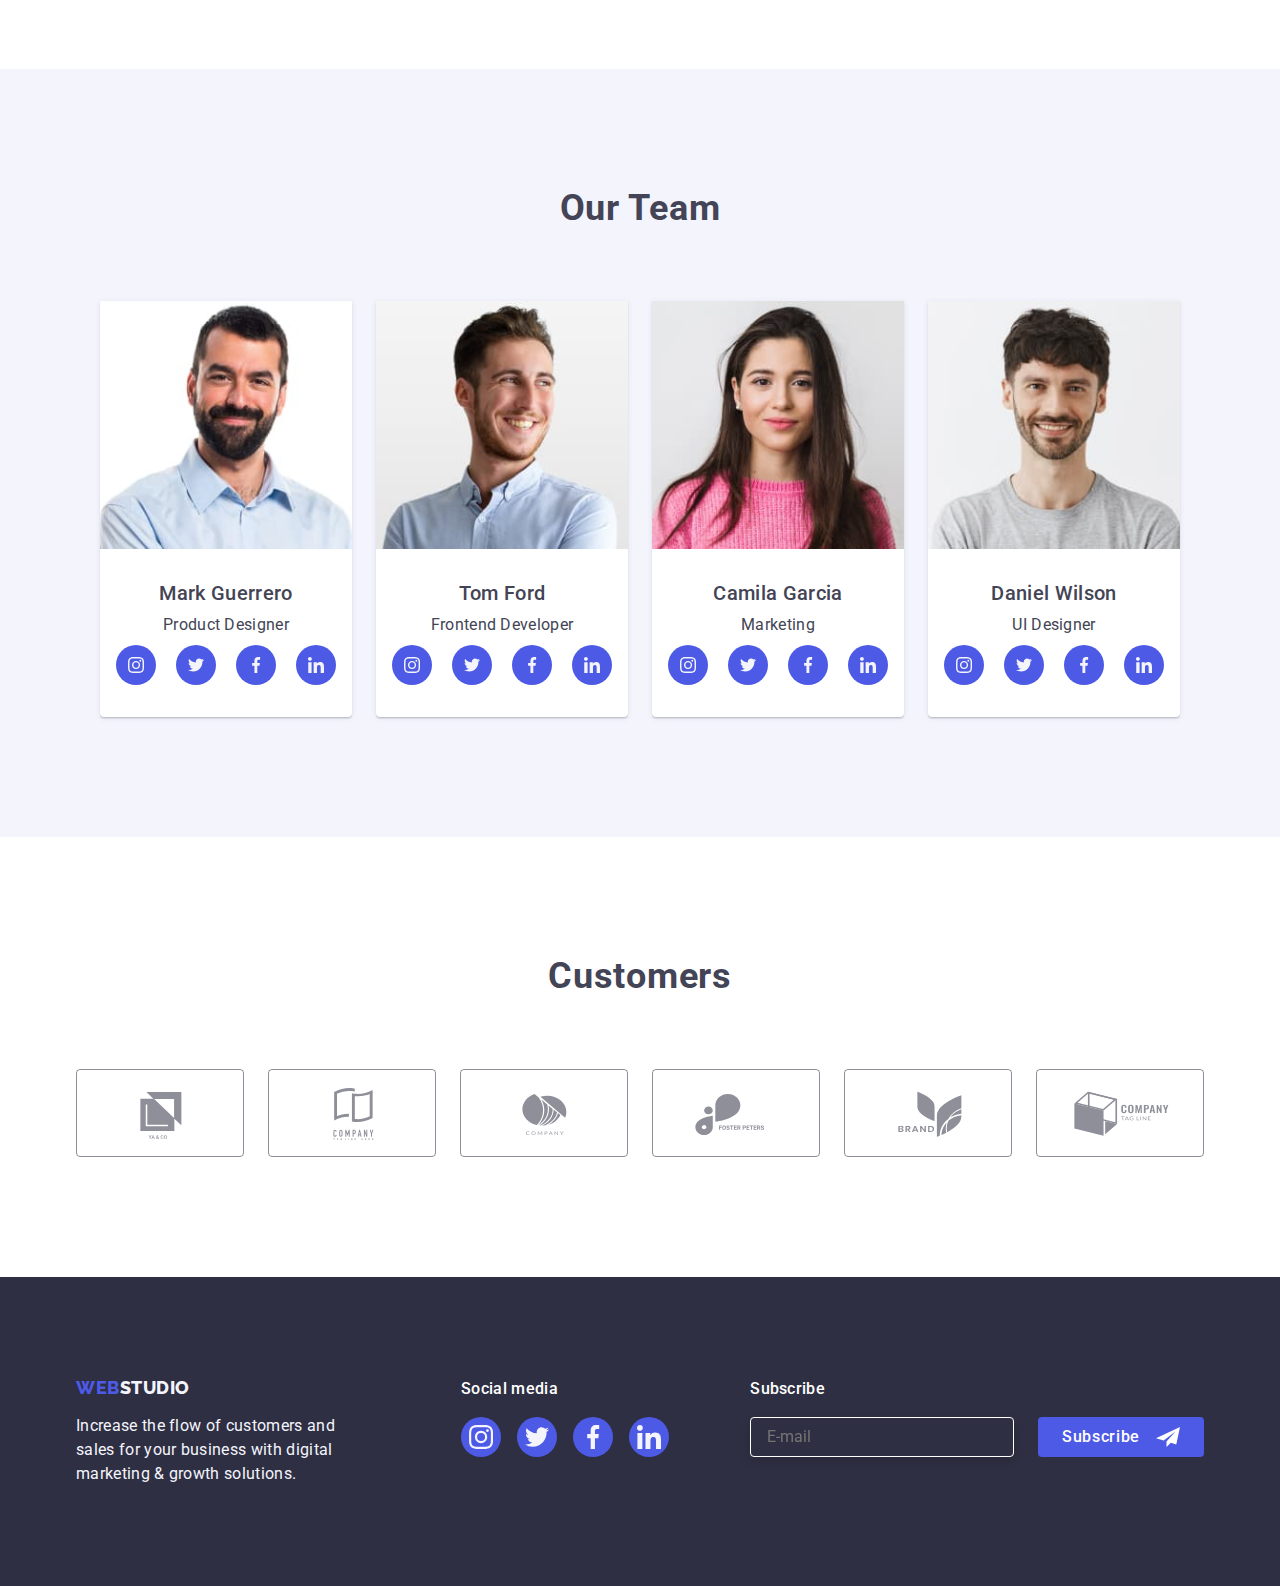
==== commit 14be618c: "fix mobile layout issues" ====
--- a/index.html
+++ b/index.html
@@ -43,59 +43,61 @@
             </div>
         </div>
         <div class="mobile-menu js-menu-container">
-            <ul class="mobile-menu-nav">
-                <li>
-                    <a class="mobile-menu-nav-link header-2 active" href="./index.html">Studio</a>
-                </li>
-                <li>
-                    <a class="mobile-menu-nav-link header-2" href="./portfolio.html">Portfolio</a>
-                </li>
-                <li>
-                    <a class="mobile-menu-nav-link header-2" href="#contacts">Contacts</a>
-                </li>
-            </ul>
-            <div>
-                <address class="mobile-menu-contacts">
-                    <ul class="mobile-menu-contacts-list">
-                        <li>
-                            <a class="mobile-menu-contacts-link mobile-menu-phone" href="tel:+110001111111">+11 (000) 111-11-11</a>
+            <div class="container mobile-menu-container">
+                <ul class="mobile-menu-nav">
+                    <li>
+                        <a class="mobile-menu-nav-link header-2 active" href="./index.html">Studio</a>
+                    </li>
+                    <li>
+                        <a class="mobile-menu-nav-link header-2" href="./portfolio.html">Portfolio</a>
+                    </li>
+                    <li>
+                        <a class="mobile-menu-nav-link header-2" href="#contacts">Contacts</a>
+                    </li>
+                </ul>
+                <div>
+                    <address class="mobile-menu-contacts">
+                        <ul class="mobile-menu-contacts-list">
+                            <li>
+                                <a class="mobile-menu-contacts-link mobile-menu-phone" href="tel:+110001111111">+11 (000) 111-11-11</a>
+                            </li>
+                            <li>
+                                <a class="mobile-menu-contacts-link header-3 mobile-menu-email"
+                                    href="mailto:info@devstudio.com">info@devstudio.com</a>
+                            </li>
+                        </ul>
+                    </address>
+                    <ul class="mobile-social-list">
+                        <li class="mobile-social-item">
+                            <a href="#" class="mobile-social-link">
+                                <svg class="mobile-social-icon" width="24" height="24">
+                                    <use href="./images/icons.svg#icon-instagram"></use>
+                                </svg>
+                            </a>
                         </li>
-                        <li>
-                            <a class="mobile-menu-contacts-link header-3 mobile-menu-email"
-                                href="mailto:info@devstudio.com">info@devstudio.com</a>
+                        <li class="mobile-social-item">
+                            <a href="#" class="mobile-social-link">
+                                <svg class="mobile-social-icon" width="24" height="24">
+                                    <use href="./images/icons.svg#icon-twitter"></use>
+                                </svg>
+                            </a>
+                        </li>
+                        <li class="mobile-social-item">
+                            <a href="#" class="mobile-social-link">
+                                <svg class="mobile-social-icon" width="24" height="24">
+                                    <use href="./images/icons.svg#icon-facebook"></use>
+                                </svg>
+                            </a>
+                        </li>
+                        <li class="mobile-social-item">
+                            <a href="#" class="mobile-social-link">
+                                <svg class="mobile-social-icon" width="24" height="24">
+                                    <use href="./images/icons.svg#icon-linkedin"></use>
+                                </svg>
+                            </a>
                         </li>
                     </ul>
-                </address>
-                <ul class="mobile-social-list">
-                    <li class="mobile-social-item">
-                        <a href="#" class="mobile-social-link">
-                            <svg class="mobile-social-icon" width="24" height="24">
-                                <use href="./images/icons.svg#icon-instagram"></use>
-                            </svg>
-                        </a>
-                    </li>
-                    <li class="mobile-social-item">
-                        <a href="#" class="mobile-social-link">
-                            <svg class="mobile-social-icon" width="24" height="24">
-                                <use href="./images/icons.svg#icon-twitter"></use>
-                            </svg>
-                        </a>
-                    </li>
-                    <li class="mobile-social-item">
-                        <a href="#" class="mobile-social-link">
-                            <svg class="mobile-social-icon" width="24" height="24">
-                                <use href="./images/icons.svg#icon-facebook"></use>
-                            </svg>
-                        </a>
-                    </li>
-                    <li class="mobile-social-item">
-                        <a href="#" class="mobile-social-link">
-                            <svg class="mobile-social-icon" width="24" height="24">
-                                <use href="./images/icons.svg#icon-linkedin"></use>
-                            </svg>
-                        </a>
-                    </li>
-                </ul>
+                </div>
             </div>
             <button type="button" class="mobile-menu-close-button modal-close-button js-close-menu">
                 <svg class="mobile-menu-close-icon" width="8" height="8">
@@ -133,7 +135,7 @@
                             </svg>
                         </div>
                         <h3 class="studio-item-header">Punctiality</h3>
-                        <p>Bring the key message to the brand's audience for the best price within the shortest possible time.</p>
+                        <p class="studio-item-text">Bring the key message to the brand's audience for the best price within the shortest possible time.</p>
                     </li>
                     <li class="studio-item">
                         <div class="studio-icon-container">
@@ -142,7 +144,7 @@
                             </svg>
                         </div>
                         <h3 class="studio-item-header">Diligence</h3>
-                        <p>Research and confirm brands that present the strongest digital growth opportunities and minimize risk.</p>
+                        <p class="studio-item-text">Research and confirm brands that present the strongest digital growth opportunities and minimize risk.</p>
                     </li>
                     <li class="studio-item">
                         <div class="studio-icon-container">
@@ -151,7 +153,7 @@
                             </svg>
                         </div>
                         <h3 class="studio-item-header">Technologies</h3>
-                        <p>Design practice focused on digital experiences. We bring forth a deep passion for problem-solving.</p>
+                        <p class="studio-item-text">Design practice focused on digital experiences. We bring forth a deep passion for problem-solving.</p>
                     </li>
                 </ul>
             </div>
--- a/css/styles.css
+++ b/css/styles.css
@@ -179,10 +179,16 @@
     width: calc(100% - 36px);
     max-width: 408px;
     min-height: 576px;
-    padding: 72px 24px 24px;
+    padding: 64px 16px 16px;
     background-color: var(--primary-white-color);
     box-shadow: 0px 1px 1px rgba(0, 0, 0, 0.14), 0px 1px 3px rgba(0, 0, 0, 0.12), 0px 2px 1px rgba(0, 0, 0, 0.2);
     border-radius: 4px;
+}
+
+@media screen and (min-width: 768px) {
+    .modal {
+        padding: 72px 24px 24px;
+    }
 }
 
 .modal-close-button {
@@ -556,6 +562,14 @@
     z-index: 1;
 }
 
+.mobile-menu-container {
+    position: relative;
+    height: 100%;
+    display: flex;
+    flex-direction: column;
+    justify-content: space-between;
+}
+
 .mobile-menu-close-button {
     background-color: transparent;
 }
@@ -1001,7 +1015,21 @@
 
 @media screen and (min-width: 1158px) {
     .studio-item-header {
-        font-size: 36px;
+        font-size: 20px;
+        line-height: 1.2;
+    }
+}
+
+.studio-item-text {
+    font-weight: 500;
+    font-size: 16px;
+    line-height: 1.5;
+    letter-spacing: 0.02em;
+}
+
+@media screen and (min-width: 1158px) {
+    .studio-item-text {
+        font-size: 16px;
         line-height: 1.11;
     }
 }
